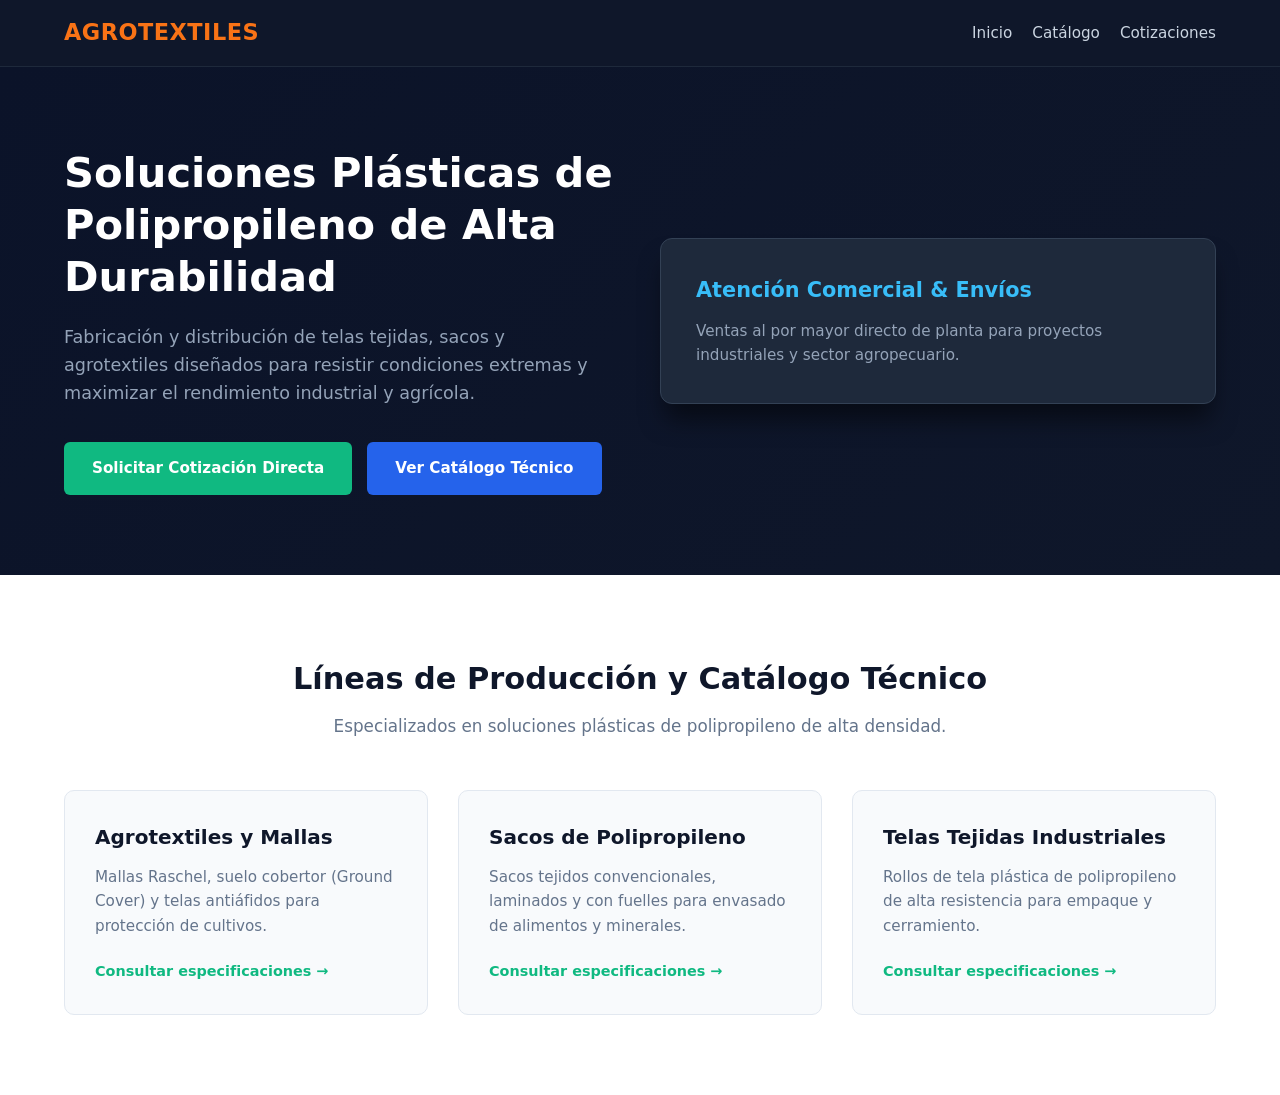
==== index.html @ 07cc541d "Update index.html" ====
<!DOCTYPE html>
<html lang="es">
<head>
    <meta charset="UTF-8">
    <meta name="viewport" content="width=device-width, initial-scale=1.0">
    <title>AGROTEXTILES - Soluciones Plásticas de Polipropileno</title>
    <style>
        /* RESET & BASE */
        * {
            margin: 0;
            padding: 0;
            box-sizing: border-box;
            font-family: 'Segoe UI', system-ui, -apple-system, sans-serif;
        }

        body {
            background-color: #f8fafc;
            color: #334155;
            line-height: 1.6;
        }

        /* HEADER / NAVEGACIÓN */
        .top-header {
            background-color: #0f172a;
            border-bottom: 1px solid #1e293b;
            padding: 15px 5%;
            display: flex;
            justify-content: space-between;
            align-items: center;
            position: sticky;
            top: 0;
            z-index: 100;
        }

        .logo {
            font-size: 1.4rem;
            font-weight: 800;
            color: #f97316; /* Naranja corporativo */
            text-decoration: none;
            letter-spacing: 0.5px;
        }

        .nav-links {
            display: flex;
            gap: 20px;
            list-style: none;
        }

        .nav-links a {
            color: #cbd5e1;
            text-decoration: none;
            font-weight: 500;
            font-size: 0.95rem;
            transition: color 0.2s;
        }

        .nav-links a:hover {
            color: #10b981;
        }

        /* HERO SECTION (Vista previa oscura en Vercel) */
        .hero {
            background: linear-gradient(135deg, #0b1329 0%, #0f172a 100%);
            color: #ffffff;
            padding: 80px 5%;
            display: grid;
            grid-template-columns: 1fr 1fr;
            gap: 40px;
            align-items: center;
            min-height: 500px;
        }

        .hero-content h1 {
            font-size: 2.6rem;
            font-weight: 800;
            line-height: 1.25;
            margin-bottom: 20px;
            color: #ffffff;
        }

        .hero-content p {
            color: #94a3b8;
            font-size: 1.1rem;
            margin-bottom: 35px;
            max-width: 540px;
        }

        .hero-buttons {
            display: flex;
            gap: 15px;
            flex-wrap: wrap;
        }

        .btn-green {
            background-color: #10b981; /* Verde esmeralda */
            color: #ffffff;
            padding: 14px 28px;
            border-radius: 6px;
            text-decoration: none;
            font-weight: 700;
            font-size: 0.95rem;
            transition: background-color 0.2s;
            border: none;
            display: inline-block;
        }

        .btn-green:hover {
            background-color: #059669;
        }

        .btn-blue {
            background-color: #2563eb; /* Azul corporativo */
            color: #ffffff;
            padding: 14px 28px;
            border-radius: 6px;
            text-decoration: none;
            font-weight: 700;
            font-size: 0.95rem;
            transition: background-color 0.2s;
            border: none;
            display: inline-block;
        }

        .btn-blue:hover {
            background-color: #1d4ed8;
        }

        .hero-card {
            background-color: #1e293b;
            border: 1px solid #334155;
            border-radius: 12px;
            padding: 35px;
            box-shadow: 0 20px 25px -5px rgba(0, 0, 0, 0.5);
        }

        .hero-card h3 {
            color: #38bdf8;
            font-size: 1.3rem;
            margin-bottom: 12px;
        }

        .hero-card p {
            color: #94a3b8;
            font-size: 0.95rem;
        }

        /* SECCIÓN LÍNEAS DE PRODUCCIÓN */
        .section-production {
            padding: 80px 5%;
            text-align: center;
            background-color: #ffffff;
        }

        .section-title {
            font-size: 1.9rem;
            font-weight: 800;
            color: #0f172a;
            margin-bottom: 10px;
        }

        .section-subtitle {
            color: #64748b;
            font-size: 1.05rem;
            margin-bottom: 50px;
        }

        .grid-3 {
            display: grid;
            grid-template-columns: repeat(auto-fit, minmax(300px, 1fr));
            gap: 30px;
        }

        .card-box {
            background-color: #f8fafc;
            border: 1px solid #e2e8f0;
            border-radius: 10px;
            padding: 30px;
            text-align: left;
            transition: transform 0.2s, box-shadow 0.2s;
        }

        .card-box:hover {
            transform: translateY(-5px);
            box-shadow: 0 10px 20px rgba(0, 0, 0, 0.05);
        }

        .card-box h3 {
            font-size: 1.25rem;
            color: #0f172a;
            margin-bottom: 12px;
        }

        .card-box p {
            color: #64748b;
            font-size: 0.95rem;
            margin-bottom: 20px;
        }

        .card-box a {
            color: #10b981;
            text-decoration: none;
            font-weight: 700;
            font-size: 0.9rem;
        }

        /* RESPONSIVE */
        @media (max-width: 900px) {
            .hero {
                grid-template-columns: 1fr;
                padding: 50px 5%;
            }
            .nav-links {
                display: none;
            }
        }
    </style>
</head>
<body>

    <header class="top-header">
        <a href="index.html" class="logo">AGROTEXTILES</a>
        <ul class="nav-links">
            <li><a href="index.html">Inicio</a></li>
            <li><a href="#catalogo">Catálogo</a></li>
            <li><a href="gracias.html">Cotizaciones</a></li>
        </ul>
    </header>

    <section class="hero">
        <div class="hero-content">
            <h1>Soluciones Plásticas de Polipropileno de Alta Durabilidad</h1>
            <p>
                Fabricación y distribución de telas tejidas, sacos y agrotextiles diseñados para resistir condiciones extremas y maximizar el rendimiento industrial y agrícola.
            </p>
            <div class="hero-buttons">
                <a href="gracias.html" class="btn-green">Solicitar Cotización Directa</a>
                <a href="#catalogo" class="btn-blue">Ver Catálogo Técnico</a>
            </div>
        </div>

        <div class="hero-card">
            <h3>Atención Comercial & Envíos</h3>
            <p>Ventas al por mayor directo de planta para proyectos industriales y sector agropecuario.</p>
        </div>
    </section>

    <section id="catalogo" class="section-production">
        <h2 class="section-title">Líneas de Producción y Catálogo Técnico</h2>
        <p class="section-subtitle">Especializados en soluciones plásticas de polipropileno de alta densidad.</p>

        <div class="grid-3">
            <div class="card-box">
                <h3>Agrotextiles y Mallas</h3>
                <p>Mallas Raschel, suelo cobertor (Ground Cover) y telas antiáfidos para protección de cultivos.</p>
                <a href="gracias.html">Consultar especificaciones →</a>
            </div>

            <div class="card-box">
                <h3>Sacos de Polipropileno</h3>
                <p>Sacos tejidos convencionales, laminados y con fuelles para envasado de alimentos y minerales.</p>
                <a href="gracias.html">Consultar especificaciones →</a>
            </div>

            <div class="card-box">
                <h3>Telas Tejidas Industriales</h3>
                <p>Rollos de tela plástica de polipropileno de alta resistencia para empaque y cerramiento.</p>
                <a href="gracias.html">Consultar especificaciones →</a>
            </div>
        </div>
    </section>

</body>
</html>
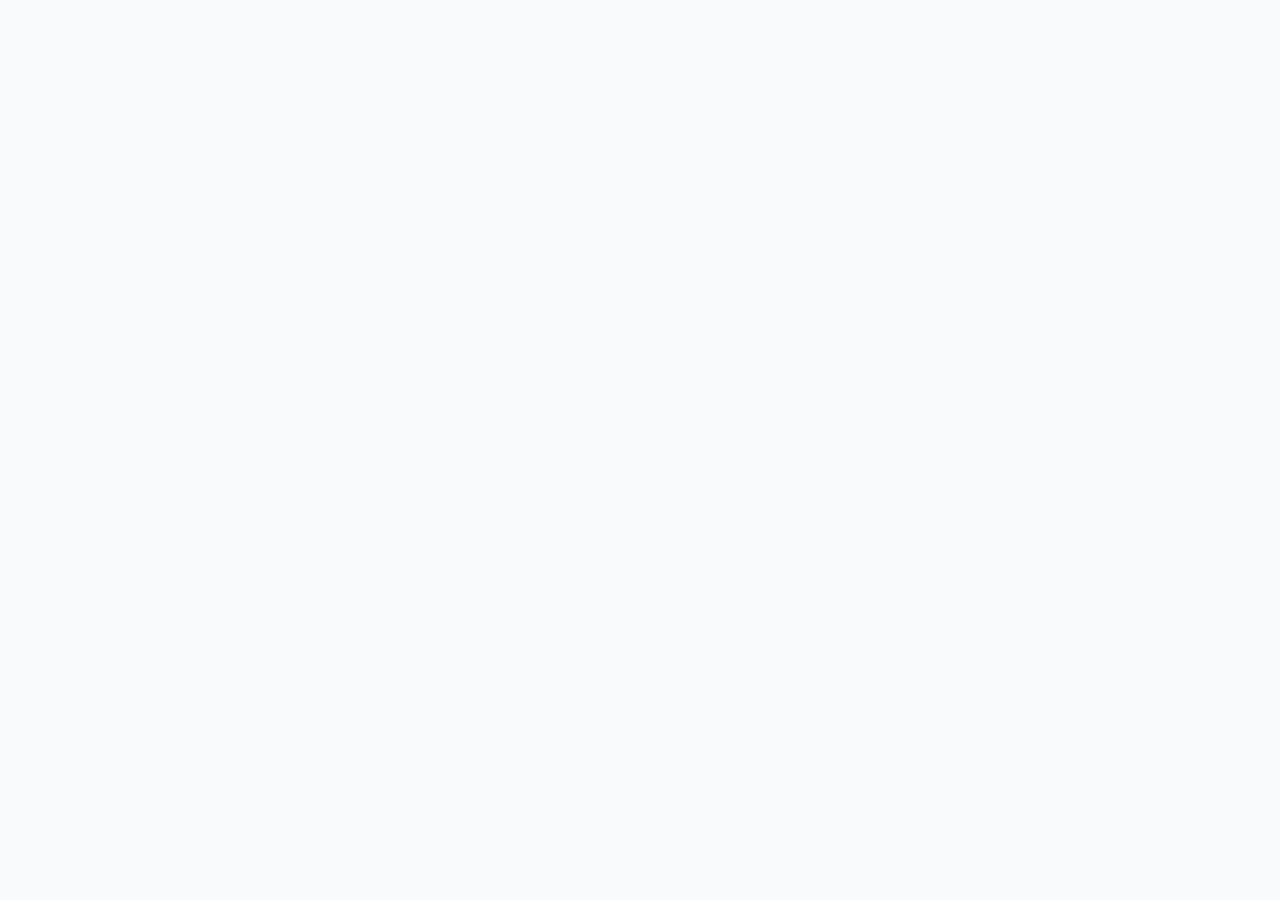
==== commit 6793a28c: "Update index.html" ====
--- a/index.html
+++ b/index.html
@@ -58,7 +58,7 @@
             color: #10b981;
         }
 
-        /* HERO SECTION (Vista previa oscura en Vercel) */
+        /* HERO SECTION */
         .hero {
             background: linear-gradient(135deg, #0b1329 0%, #0f172a 100%);
             color: #ffffff;
@@ -67,11 +67,11 @@
             grid-template-columns: 1fr 1fr;
             gap: 40px;
             align-items: center;
-            min-height: 500px;
+            min-height: 480px;
         }
 
         .hero-content h1 {
-            font-size: 2.6rem;
+            font-size: 2.5rem;
             font-weight: 800;
             line-height: 1.25;
             margin-bottom: 20px;
@@ -92,7 +92,7 @@
         }
 
         .btn-green {
-            background-color: #10b981; /* Verde esmeralda */
+            background-color: #10b981;
             color: #ffffff;
             padding: 14px 28px;
             border-radius: 6px;
@@ -109,7 +109,7 @@
         }
 
         .btn-blue {
-            background-color: #2563eb; /* Azul corporativo */
+            background-color: #2563eb;
             color: #ffffff;
             padding: 14px 28px;
             border-radius: 6px;
@@ -146,7 +146,7 @@
 
         /* SECCIÓN LÍNEAS DE PRODUCCIÓN */
         .section-production {
-            padding: 80px 5%;
+            padding: 70px 5%;
             text-align: center;
             background-color: #ffffff;
         }
@@ -161,13 +161,13 @@
         .section-subtitle {
             color: #64748b;
             font-size: 1.05rem;
-            margin-bottom: 50px;
+            margin-bottom: 45px;
         }
 
         .grid-3 {
             display: grid;
-            grid-template-columns: repeat(auto-fit, minmax(300px, 1fr));
-            gap: 30px;
+            grid-template-columns: repeat(auto-fit, minmax(280px, 1fr));
+            gap: 25px;
         }
 
         .card-box {
@@ -185,7 +185,7 @@
         }
 
         .card-box h3 {
-            font-size: 1.25rem;
+            font-size: 1.2rem;
             color: #0f172a;
             margin-bottom: 12px;
         }
@@ -203,71 +203,5 @@
             font-size: 0.9rem;
         }
 
-        /* RESPONSIVE */
-        @media (max-width: 900px) {
-            .hero {
-                grid-template-columns: 1fr;
-                padding: 50px 5%;
-            }
-            .nav-links {
-                display: none;
-            }
-        }
-    </style>
-</head>
-<body>
-
-    <header class="top-header">
-        <a href="index.html" class="logo">AGROTEXTILES</a>
-        <ul class="nav-links">
-            <li><a href="index.html">Inicio</a></li>
-            <li><a href="#catalogo">Catálogo</a></li>
-            <li><a href="gracias.html">Cotizaciones</a></li>
-        </ul>
-    </header>
-
-    <section class="hero">
-        <div class="hero-content">
-            <h1>Soluciones Plásticas de Polipropileno de Alta Durabilidad</h1>
-            <p>
-                Fabricación y distribución de telas tejidas, sacos y agrotextiles diseñados para resistir condiciones extremas y maximizar el rendimiento industrial y agrícola.
-            </p>
-            <div class="hero-buttons">
-                <a href="gracias.html" class="btn-green">Solicitar Cotización Directa</a>
-                <a href="#catalogo" class="btn-blue">Ver Catálogo Técnico</a>
-            </div>
-        </div>
-
-        <div class="hero-card">
-            <h3>Atención Comercial & Envíos</h3>
-            <p>Ventas al por mayor directo de planta para proyectos industriales y sector agropecuario.</p>
-        </div>
-    </section>
-
-    <section id="catalogo" class="section-production">
-        <h2 class="section-title">Líneas de Producción y Catálogo Técnico</h2>
-        <p class="section-subtitle">Especializados en soluciones plásticas de polipropileno de alta densidad.</p>
-
-        <div class="grid-3">
-            <div class="card-box">
-                <h3>Agrotextiles y Mallas</h3>
-                <p>Mallas Raschel, suelo cobertor (Ground Cover) y telas antiáfidos para protección de cultivos.</p>
-                <a href="gracias.html">Consultar especificaciones →</a>
-            </div>
-
-            <div class="card-box">
-                <h3>Sacos de Polipropileno</h3>
-                <p>Sacos tejidos convencionales, laminados y con fuelles para envasado de alimentos y minerales.</p>
-                <a href="gracias.html">Consultar especificaciones →</a>
-            </div>
-
-            <div class="card-box">
-                <h3>Telas Tejidas Industriales</h3>
-                <p>Rollos de tela plástica de polipropileno de alta resistencia para empaque y cerramiento.</p>
-                <a href="gracias.html">Consultar especificaciones →</a>
-            </div>
-        </div>
-    </section>
-
-</body>
-</html>
+        /* NUEVA SECCIÓN: SOLUCIONES PLÁSTICAS PARA LA INDUSTRIA Y EL CAMPO */
+        .solutions
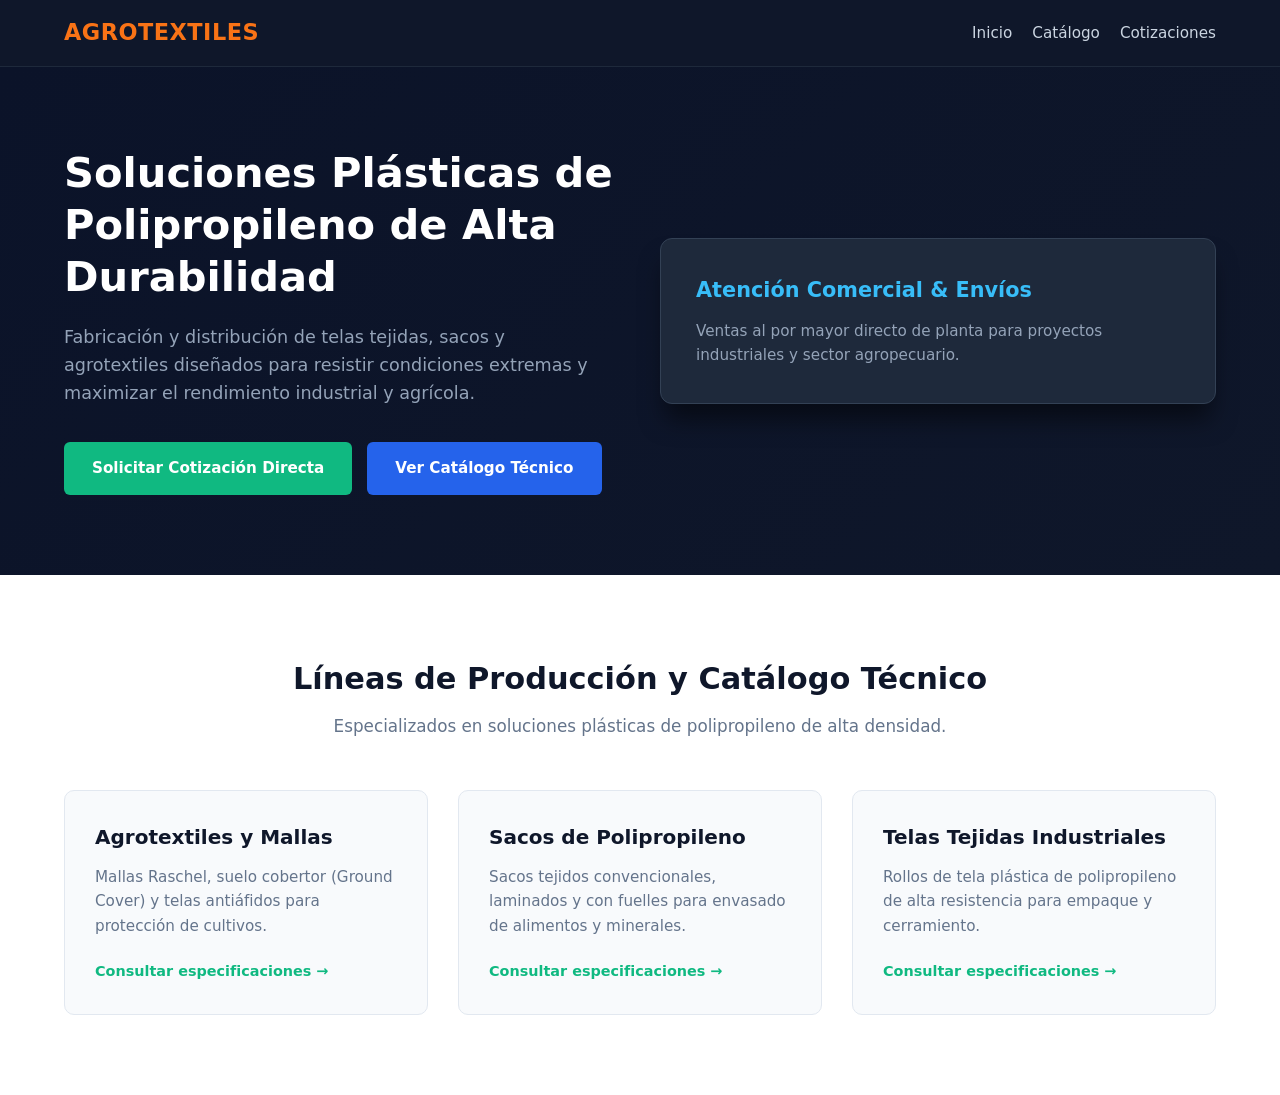
==== commit fe48f97d: "Update index.html" ====
--- a/index.html
+++ b/index.html
@@ -58,7 +58,7 @@
             color: #10b981;
         }
 
-        /* HERO SECTION */
+        /* HERO SECTION (Vista previa oscura en Vercel) */
         .hero {
             background: linear-gradient(135deg, #0b1329 0%, #0f172a 100%);
             color: #ffffff;
@@ -67,11 +67,11 @@
             grid-template-columns: 1fr 1fr;
             gap: 40px;
             align-items: center;
-            min-height: 480px;
+            min-height: 500px;
         }
 
         .hero-content h1 {
-            font-size: 2.5rem;
+            font-size: 2.6rem;
             font-weight: 800;
             line-height: 1.25;
             margin-bottom: 20px;
@@ -92,7 +92,7 @@
         }
 
         .btn-green {
-            background-color: #10b981;
+            background-color: #10b981; /* Verde esmeralda */
             color: #ffffff;
             padding: 14px 28px;
             border-radius: 6px;
@@ -109,7 +109,7 @@
         }
 
         .btn-blue {
-            background-color: #2563eb;
+            background-color: #2563eb; /* Azul corporativo */
             color: #ffffff;
             padding: 14px 28px;
             border-radius: 6px;
@@ -146,7 +146,7 @@
 
         /* SECCIÓN LÍNEAS DE PRODUCCIÓN */
         .section-production {
-            padding: 70px 5%;
+            padding: 80px 5%;
             text-align: center;
             background-color: #ffffff;
         }
@@ -161,13 +161,13 @@
         .section-subtitle {
             color: #64748b;
             font-size: 1.05rem;
-            margin-bottom: 45px;
+            margin-bottom: 50px;
         }
 
         .grid-3 {
             display: grid;
-            grid-template-columns: repeat(auto-fit, minmax(280px, 1fr));
-            gap: 25px;
+            grid-template-columns: repeat(auto-fit, minmax(300px, 1fr));
+            gap: 30px;
         }
 
         .card-box {
@@ -185,7 +185,7 @@
         }
 
         .card-box h3 {
-            font-size: 1.2rem;
+            font-size: 1.25rem;
             color: #0f172a;
             margin-bottom: 12px;
         }
@@ -203,5 +203,71 @@
             font-size: 0.9rem;
         }
 
-        /* NUEVA SECCIÓN: SOLUCIONES PLÁSTICAS PARA LA INDUSTRIA Y EL CAMPO */
-        .solutions
+        /* RESPONSIVE */
+        @media (max-width: 900px) {
+            .hero {
+                grid-template-columns: 1fr;
+                padding: 50px 5%;
+            }
+            .nav-links {
+                display: none;
+            }
+        }
+    </style>
+</head>
+<body>
+
+    <header class="top-header">
+        <a href="index.html" class="logo">AGROTEXTILES</a>
+        <ul class="nav-links">
+            <li><a href="index.html">Inicio</a></li>
+            <li><a href="#catalogo">Catálogo</a></li>
+            <li><a href="gracias.html">Cotizaciones</a></li>
+        </ul>
+    </header>
+
+    <section class="hero">
+        <div class="hero-content">
+            <h1>Soluciones Plásticas de Polipropileno de Alta Durabilidad</h1>
+            <p>
+                Fabricación y distribución de telas tejidas, sacos y agrotextiles diseñados para resistir condiciones extremas y maximizar el rendimiento industrial y agrícola.
+            </p>
+            <div class="hero-buttons">
+                <a href="gracias.html" class="btn-green">Solicitar Cotización Directa</a>
+                <a href="#catalogo" class="btn-blue">Ver Catálogo Técnico</a>
+            </div>
+        </div>
+
+        <div class="hero-card">
+            <h3>Atención Comercial & Envíos</h3>
+            <p>Ventas al por mayor directo de planta para proyectos industriales y sector agropecuario.</p>
+        </div>
+    </section>
+
+    <section id="catalogo" class="section-production">
+        <h2 class="section-title">Líneas de Producción y Catálogo Técnico</h2>
+        <p class="section-subtitle">Especializados en soluciones plásticas de polipropileno de alta densidad.</p>
+
+        <div class="grid-3">
+            <div class="card-box">
+                <h3>Agrotextiles y Mallas</h3>
+                <p>Mallas Raschel, suelo cobertor (Ground Cover) y telas antiáfidos para protección de cultivos.</p>
+                <a href="gracias.html">Consultar especificaciones →</a>
+            </div>
+
+            <div class="card-box">
+                <h3>Sacos de Polipropileno</h3>
+                <p>Sacos tejidos convencionales, laminados y con fuelles para envasado de alimentos y minerales.</p>
+                <a href="gracias.html">Consultar especificaciones →</a>
+            </div>
+
+            <div class="card-box">
+                <h3>Telas Tejidas Industriales</h3>
+                <p>Rollos de tela plástica de polipropileno de alta resistencia para empaque y cerramiento.</p>
+                <a href="gracias.html">Consultar especificaciones →</a>
+            </div>
+        </div>
+    </section>
+
+</body>
+</html>
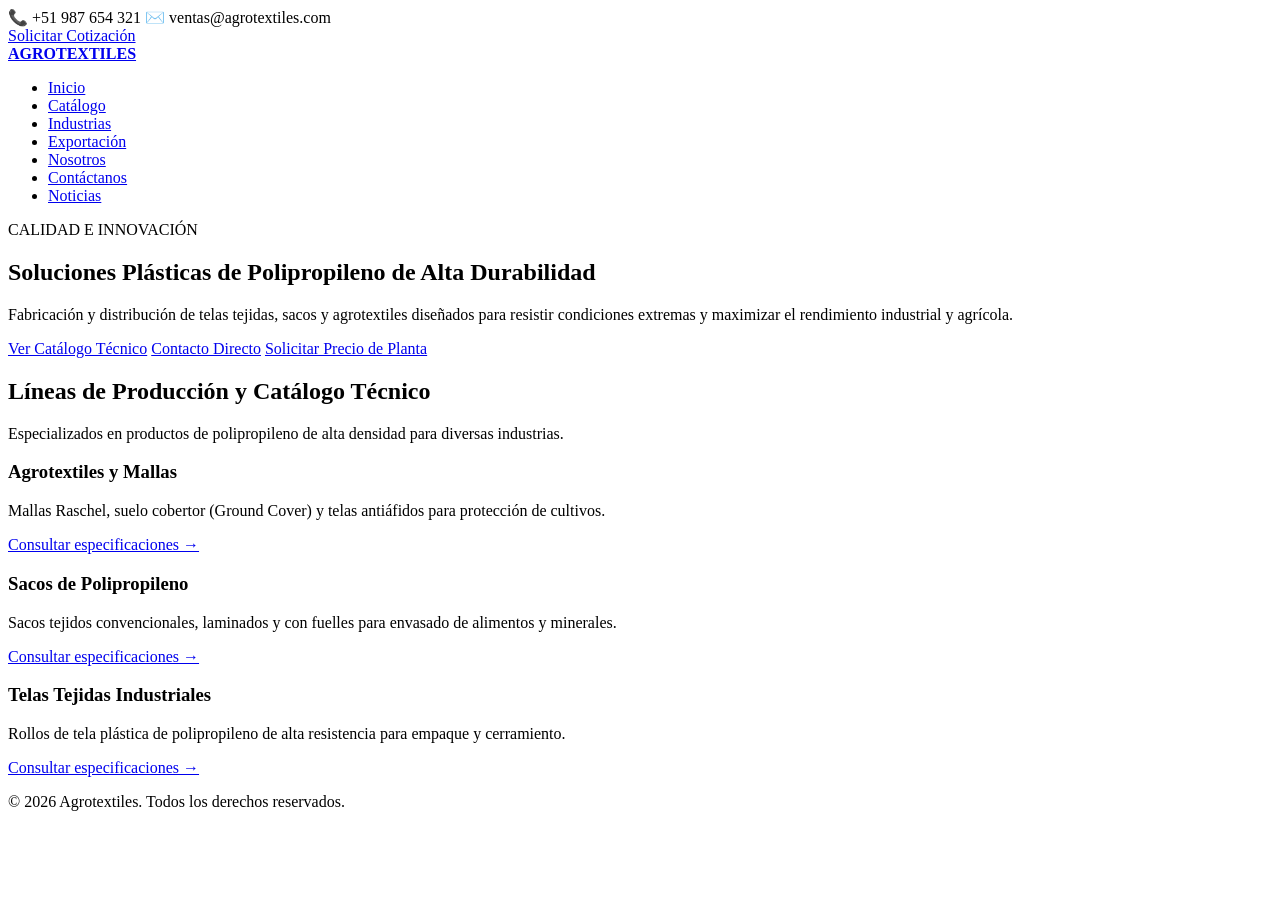
==== commit 40662287: "Update index.html" ====
--- a/index.html
+++ b/index.html
@@ -3,271 +3,94 @@
 <head>
     <meta charset="UTF-8">
     <meta name="viewport" content="width=device-width, initial-scale=1.0">
-    <title>AGROTEXTILES - Soluciones Plásticas de Polipropileno</title>
-    <style>
-        /* RESET & BASE */
-        * {
-            margin: 0;
-            padding: 0;
-            box-sizing: border-box;
-            font-family: 'Segoe UI', system-ui, -apple-system, sans-serif;
-        }
-
-        body {
-            background-color: #f8fafc;
-            color: #334155;
-            line-height: 1.6;
-        }
-
-        /* HEADER / NAVEGACIÓN */
-        .top-header {
-            background-color: #0f172a;
-            border-bottom: 1px solid #1e293b;
-            padding: 15px 5%;
-            display: flex;
-            justify-content: space-between;
-            align-items: center;
-            position: sticky;
-            top: 0;
-            z-index: 100;
-        }
-
-        .logo {
-            font-size: 1.4rem;
-            font-weight: 800;
-            color: #f97316; /* Naranja corporativo */
-            text-decoration: none;
-            letter-spacing: 0.5px;
-        }
-
-        .nav-links {
-            display: flex;
-            gap: 20px;
-            list-style: none;
-        }
-
-        .nav-links a {
-            color: #cbd5e1;
-            text-decoration: none;
-            font-weight: 500;
-            font-size: 0.95rem;
-            transition: color 0.2s;
-        }
-
-        .nav-links a:hover {
-            color: #10b981;
-        }
-
-        /* HERO SECTION (Vista previa oscura en Vercel) */
-        .hero {
-            background: linear-gradient(135deg, #0b1329 0%, #0f172a 100%);
-            color: #ffffff;
-            padding: 80px 5%;
-            display: grid;
-            grid-template-columns: 1fr 1fr;
-            gap: 40px;
-            align-items: center;
-            min-height: 500px;
-        }
-
-        .hero-content h1 {
-            font-size: 2.6rem;
-            font-weight: 800;
-            line-height: 1.25;
-            margin-bottom: 20px;
-            color: #ffffff;
-        }
-
-        .hero-content p {
-            color: #94a3b8;
-            font-size: 1.1rem;
-            margin-bottom: 35px;
-            max-width: 540px;
-        }
-
-        .hero-buttons {
-            display: flex;
-            gap: 15px;
-            flex-wrap: wrap;
-        }
-
-        .btn-green {
-            background-color: #10b981; /* Verde esmeralda */
-            color: #ffffff;
-            padding: 14px 28px;
-            border-radius: 6px;
-            text-decoration: none;
-            font-weight: 700;
-            font-size: 0.95rem;
-            transition: background-color 0.2s;
-            border: none;
-            display: inline-block;
-        }
-
-        .btn-green:hover {
-            background-color: #059669;
-        }
-
-        .btn-blue {
-            background-color: #2563eb; /* Azul corporativo */
-            color: #ffffff;
-            padding: 14px 28px;
-            border-radius: 6px;
-            text-decoration: none;
-            font-weight: 700;
-            font-size: 0.95rem;
-            transition: background-color 0.2s;
-            border: none;
-            display: inline-block;
-        }
-
-        .btn-blue:hover {
-            background-color: #1d4ed8;
-        }
-
-        .hero-card {
-            background-color: #1e293b;
-            border: 1px solid #334155;
-            border-radius: 12px;
-            padding: 35px;
-            box-shadow: 0 20px 25px -5px rgba(0, 0, 0, 0.5);
-        }
-
-        .hero-card h3 {
-            color: #38bdf8;
-            font-size: 1.3rem;
-            margin-bottom: 12px;
-        }
-
-        .hero-card p {
-            color: #94a3b8;
-            font-size: 0.95rem;
-        }
-
-        /* SECCIÓN LÍNEAS DE PRODUCCIÓN */
-        .section-production {
-            padding: 80px 5%;
-            text-align: center;
-            background-color: #ffffff;
-        }
-
-        .section-title {
-            font-size: 1.9rem;
-            font-weight: 800;
-            color: #0f172a;
-            margin-bottom: 10px;
-        }
-
-        .section-subtitle {
-            color: #64748b;
-            font-size: 1.05rem;
-            margin-bottom: 50px;
-        }
-
-        .grid-3 {
-            display: grid;
-            grid-template-columns: repeat(auto-fit, minmax(300px, 1fr));
-            gap: 30px;
-        }
-
-        .card-box {
-            background-color: #f8fafc;
-            border: 1px solid #e2e8f0;
-            border-radius: 10px;
-            padding: 30px;
-            text-align: left;
-            transition: transform 0.2s, box-shadow 0.2s;
-        }
-
-        .card-box:hover {
-            transform: translateY(-5px);
-            box-shadow: 0 10px 20px rgba(0, 0, 0, 0.05);
-        }
-
-        .card-box h3 {
-            font-size: 1.25rem;
-            color: #0f172a;
-            margin-bottom: 12px;
-        }
-
-        .card-box p {
-            color: #64748b;
-            font-size: 0.95rem;
-            margin-bottom: 20px;
-        }
-
-        .card-box a {
-            color: #10b981;
-            text-decoration: none;
-            font-weight: 700;
-            font-size: 0.9rem;
-        }
-
-        /* RESPONSIVE */
-        @media (max-width: 900px) {
-            .hero {
-                grid-template-columns: 1fr;
-                padding: 50px 5%;
-            }
-            .nav-links {
-                display: none;
-            }
-        }
-    </style>
+    <title>Web Comercial Agrotextiles - Soluciones Plásticas</title>
+    <link rel="stylesheet" href="style.css">
 </head>
 <body>
 
-    <header class="top-header">
-        <a href="index.html" class="logo">AGROTEXTILES</a>
-        <ul class="nav-links">
-            <li><a href="index.html">Inicio</a></li>
-            <li><a href="#catalogo">Catálogo</a></li>
-            <li><a href="gracias.html">Cotizaciones</a></li>
-        </ul>
+    <div class="top-bar">
+        <div class="container top-bar-content">
+            <div class="contact-info">
+                <span>📞 +51 987 654 321</span>
+                <span>✉️ ventas@agrotextiles.com</span>
+            </div>
+            <div class="top-links">
+                <a href="#cotizar">Solicitar Cotización</a>
+            </div>
+        </div>
+    </div>
+
+    <header class="main-header">
+        <div class="container header-content">
+            <div class="logo">
+                <a href="index.html"><strong>AGROTEXTILES</strong></a>
+            </div>
+            <nav class="nav-menu">
+                <ul>
+                    <li><a href="index.html" class="active">Inicio</a></li>
+                    <li><a href="#catalogo">Catálogo</a></li>
+                    <li><a href="#industrias">Industrias</a></li>
+                    <li><a href="#exportacion">Exportación</a></li>
+                    <li><a href="#nosotros">Nosotros</a></li>
+                    <li><a href="#contacto">Contáctanos</a></li>
+                    <li><a href="#noticias">Noticias</a></li>
+                </ul>
+            </nav>
+        </div>
     </header>
 
-    <section class="hero">
-        <div class="hero-content">
-            <h1>Soluciones Plásticas de Polipropileno de Alta Durabilidad</h1>
-            <p>
-                Fabricación y distribución de telas tejidas, sacos y agrotextiles diseñados para resistir condiciones extremas y maximizar el rendimiento industrial y agrícola.
-            </p>
-            <div class="hero-buttons">
-                <a href="gracias.html" class="btn-green">Solicitar Cotización Directa</a>
-                <a href="#catalogo" class="btn-blue">Ver Catálogo Técnico</a>
-            </div>
-        </div>
-
-        <div class="hero-card">
-            <h3>Atención Comercial & Envíos</h3>
-            <p>Ventas al por mayor directo de planta para proyectos industriales y sector agropecuario.</p>
-        </div>
-    </section>
-
-    <section id="catalogo" class="section-production">
-        <h2 class="section-title">Líneas de Producción y Catálogo Técnico</h2>
-        <p class="section-subtitle">Especializados en soluciones plásticas de polipropileno de alta densidad.</p>
-
-        <div class="grid-3">
-            <div class="card-box">
-                <h3>Agrotextiles y Mallas</h3>
-                <p>Mallas Raschel, suelo cobertor (Ground Cover) y telas antiáfidos para protección de cultivos.</p>
-                <a href="gracias.html">Consultar especificaciones →</a>
-            </div>
-
-            <div class="card-box">
-                <h3>Sacos de Polipropileno</h3>
-                <p>Sacos tejidos convencionales, laminados y con fuelles para envasado de alimentos y minerales.</p>
-                <a href="gracias.html">Consultar especificaciones →</a>
-            </div>
-
-            <div class="card-box">
-                <h3>Telas Tejidas Industriales</h3>
-                <p>Rollos de tela plástica de polipropileno de alta resistencia para empaque y cerramiento.</p>
-                <a href="gracias.html">Consultar especificaciones →</a>
+    <section class="hero-section">
+        <div class="container hero-content">
+            <div class="hero-text">
+                <p class="subtitle">CALIDAD E INNOVACIÓN</p>
+                <h1>Soluciones Plásticas de Polipropileno de Alta Durabilidad</h1>
+                <p class="description">
+                    Fabricación y distribución de telas tejidas, sacos y agrotextiles diseñados para resistir condiciones extremas y maximizar el rendimiento industrial y agrícola.
+                </p>
+                
+                <div class="hero-buttons">
+                    <a href="#catalogo" class="btn btn-primary">Ver Catálogo Técnico</a>
+                    <a href="#contacto" class="btn btn-outline">Contacto Directo</a>
+                    <a href="gracias.html" class="btn btn-accent">Solicitar Precio de Planta</a>
+                </div>
             </div>
         </div>
     </section>
 
+    <section id="catalogo" class="services-section">
+        <div class="container">
+            <div class="section-title">
+                <h2>Líneas de Producción y Catálogo Técnico</h2>
+                <p>Especializados en productos de polipropileno de alta densidad para diversas industrias.</p>
+            </div>
+
+            <div class="grid-cards">
+                <div class="card">
+                    <h3>Agrotextiles y Mallas</h3>
+                    <p>Mallas Raschel, suelo cobertor (Ground Cover) y telas antiáfidos para protección de cultivos.</p>
+                    <a href="#contacto" class="card-link">Consultar especificaciones →</a>
+                </div>
+
+                <div class="card">
+                    <h3>Sacos de Polipropileno</h3>
+                    <p>Sacos tejidos convencionales, laminados y con fuelles para envasado de alimentos y minerales.</p>
+                    <a href="#contacto" class="card-link">Consultar especificaciones →</a>
+                </div>
+
+                <div class="card">
+                    <h3>Telas Tejidas Industriales</h3>
+                    <p>Rollos de tela plástica de polipropileno de alta resistencia para empaque y cerramiento.</p>
+                    <a href="#contacto" class="card-link">Consultar especificaciones →</a>
+                </div>
+            </div>
+        </div>
+    </section>
+
+    <footer class="main-footer">
+        <div class="container footer-content">
+            <p>&copy; 2026 Agrotextiles. Todos los derechos reservados.</p>
+        </div>
+    </footer>
+
 </body>
 </html>
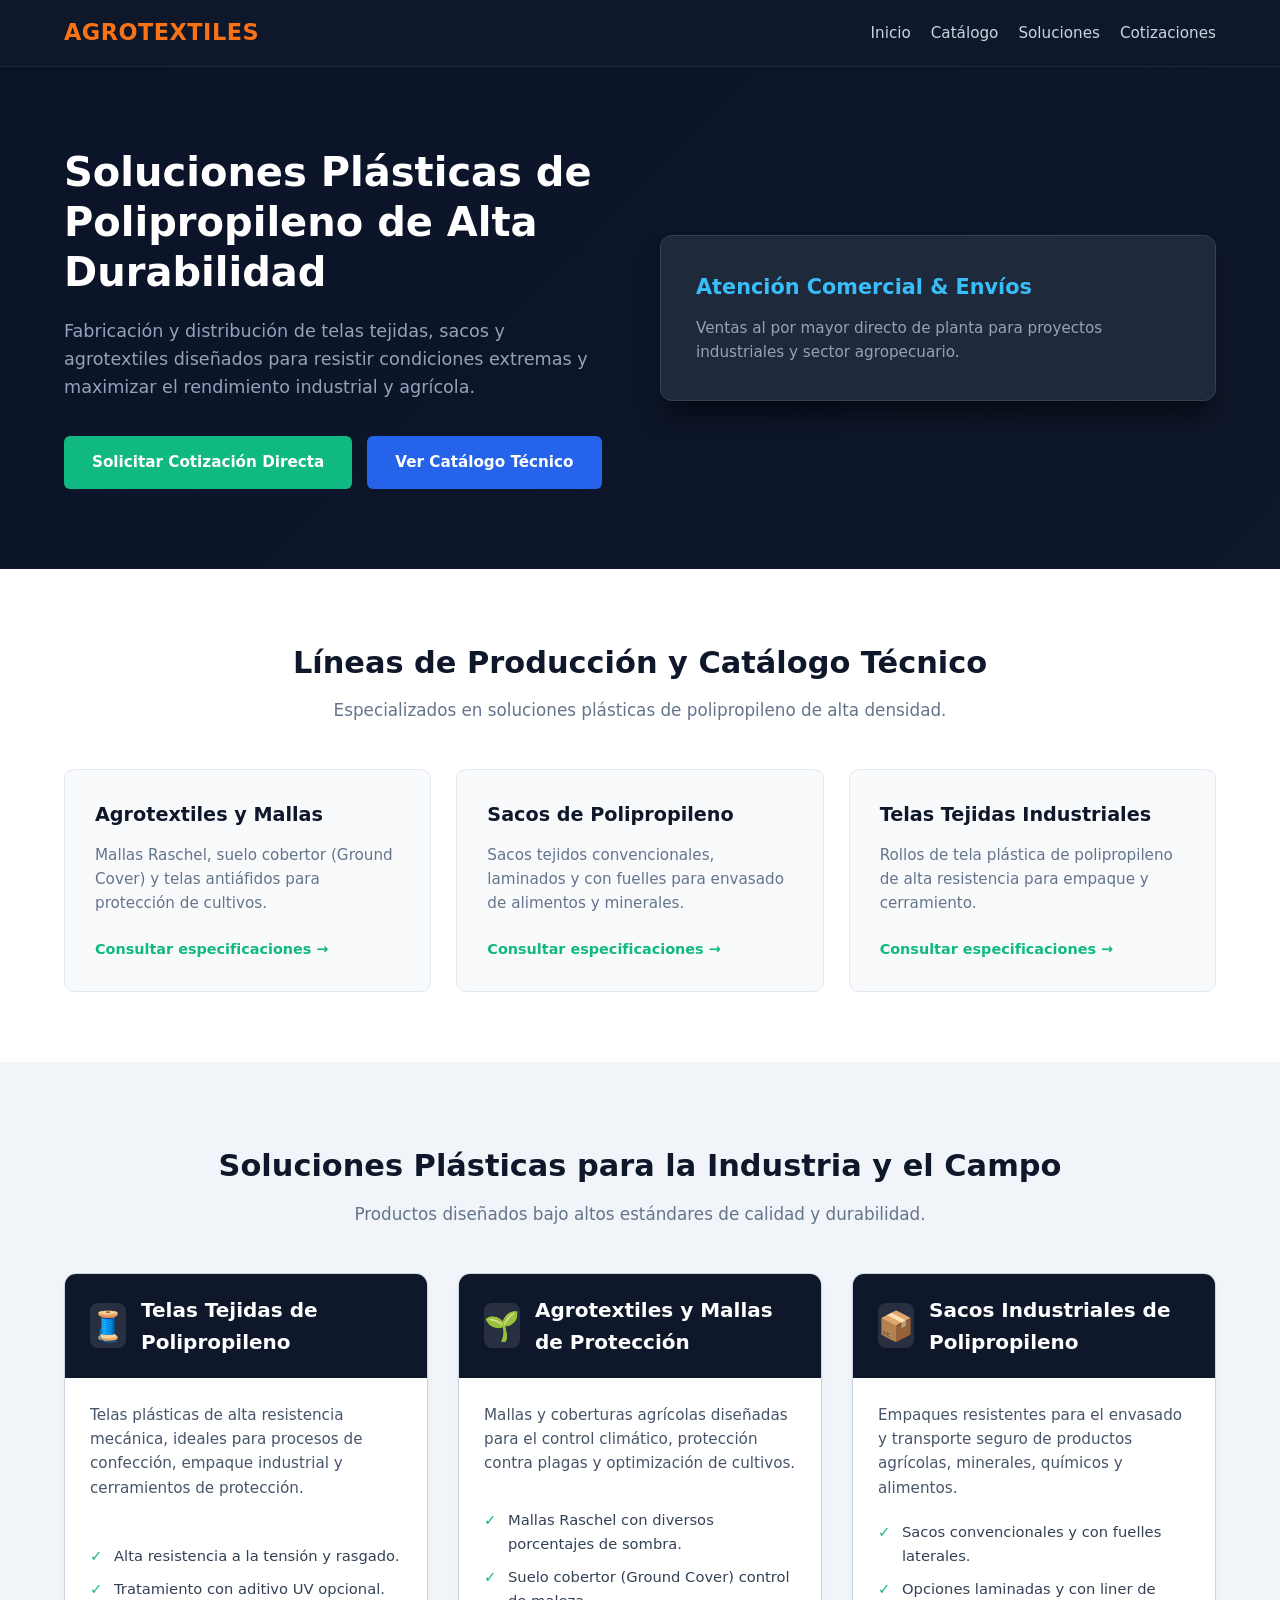
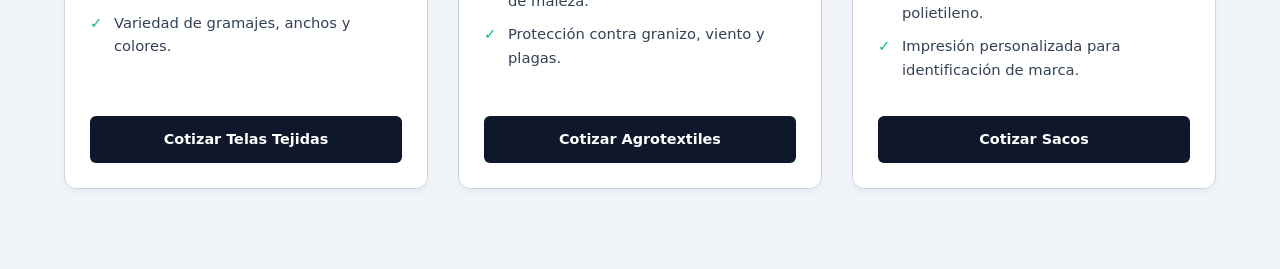
==== commit cf8e33aa: "Update index.html" ====
--- a/index.html
+++ b/index.html
@@ -3,94 +3,429 @@
 <head>
     <meta charset="UTF-8">
     <meta name="viewport" content="width=device-width, initial-scale=1.0">
-    <title>Web Comercial Agrotextiles - Soluciones Plásticas</title>
-    <link rel="stylesheet" href="style.css">
+    <title>AGROTEXTILES - Soluciones Plásticas de Polipropileno</title>
+    <style>
+        /* RESET & BASE */
+        * {
+            margin: 0;
+            padding: 0;
+            box-sizing: border-box;
+            font-family: 'Segoe UI', system-ui, -apple-system, sans-serif;
+        }
+
+        body {
+            background-color: #f8fafc;
+            color: #334155;
+            line-height: 1.6;
+        }
+
+        /* HEADER / NAVEGACIÓN */
+        .top-header {
+            background-color: #0f172a;
+            border-bottom: 1px solid #1e293b;
+            padding: 15px 5%;
+            display: flex;
+            justify-content: space-between;
+            align-items: center;
+            position: sticky;
+            top: 0;
+            z-index: 100;
+        }
+
+        .logo {
+            font-size: 1.4rem;
+            font-weight: 800;
+            color: #f97316; /* Naranja corporativo */
+            text-decoration: none;
+            letter-spacing: 0.5px;
+        }
+
+        .nav-links {
+            display: flex;
+            gap: 20px;
+            list-style: none;
+        }
+
+        .nav-links a {
+            color: #cbd5e1;
+            text-decoration: none;
+            font-weight: 500;
+            font-size: 0.95rem;
+            transition: color 0.2s;
+        }
+
+        .nav-links a:hover {
+            color: #10b981;
+        }
+
+        /* HERO SECTION */
+        .hero {
+            background: linear-gradient(135deg, #0b1329 0%, #0f172a 100%);
+            color: #ffffff;
+            padding: 80px 5%;
+            display: grid;
+            grid-template-columns: 1fr 1fr;
+            gap: 40px;
+            align-items: center;
+            min-height: 480px;
+        }
+
+        .hero-content h1 {
+            font-size: 2.5rem;
+            font-weight: 800;
+            line-height: 1.25;
+            margin-bottom: 20px;
+            color: #ffffff;
+        }
+
+        .hero-content p {
+            color: #94a3b8;
+            font-size: 1.1rem;
+            margin-bottom: 35px;
+            max-width: 540px;
+        }
+
+        .hero-buttons {
+            display: flex;
+            gap: 15px;
+            flex-wrap: wrap;
+        }
+
+        .btn-green {
+            background-color: #10b981;
+            color: #ffffff;
+            padding: 14px 28px;
+            border-radius: 6px;
+            text-decoration: none;
+            font-weight: 700;
+            font-size: 0.95rem;
+            transition: background-color 0.2s;
+            border: none;
+            display: inline-block;
+        }
+
+        .btn-green:hover {
+            background-color: #059669;
+        }
+
+        .btn-blue {
+            background-color: #2563eb;
+            color: #ffffff;
+            padding: 14px 28px;
+            border-radius: 6px;
+            text-decoration: none;
+            font-weight: 700;
+            font-size: 0.95rem;
+            transition: background-color 0.2s;
+            border: none;
+            display: inline-block;
+        }
+
+        .btn-blue:hover {
+            background-color: #1d4ed8;
+        }
+
+        .hero-card {
+            background-color: #1e293b;
+            border: 1px solid #334155;
+            border-radius: 12px;
+            padding: 35px;
+            box-shadow: 0 20px 25px -5px rgba(0, 0, 0, 0.5);
+        }
+
+        .hero-card h3 {
+            color: #38bdf8;
+            font-size: 1.3rem;
+            margin-bottom: 12px;
+        }
+
+        .hero-card p {
+            color: #94a3b8;
+            font-size: 0.95rem;
+        }
+
+        /* SECCIÓN LÍNEAS DE PRODUCCIÓN */
+        .section-production {
+            padding: 70px 5%;
+            text-align: center;
+            background-color: #ffffff;
+        }
+
+        .section-title {
+            font-size: 1.9rem;
+            font-weight: 800;
+            color: #0f172a;
+            margin-bottom: 10px;
+        }
+
+        .section-subtitle {
+            color: #64748b;
+            font-size: 1.05rem;
+            margin-bottom: 45px;
+        }
+
+        .grid-3 {
+            display: grid;
+            grid-template-columns: repeat(auto-fit, minmax(280px, 1fr));
+            gap: 25px;
+        }
+
+        .card-box {
+            background-color: #f8fafc;
+            border: 1px solid #e2e8f0;
+            border-radius: 10px;
+            padding: 30px;
+            text-align: left;
+            transition: transform 0.2s, box-shadow 0.2s;
+        }
+
+        .card-box:hover {
+            transform: translateY(-5px);
+            box-shadow: 0 10px 20px rgba(0, 0, 0, 0.05);
+        }
+
+        .card-box h3 {
+            font-size: 1.2rem;
+            color: #0f172a;
+            margin-bottom: 12px;
+        }
+
+        .card-box p {
+            color: #64748b;
+            font-size: 0.95rem;
+            margin-bottom: 20px;
+        }
+
+        .card-box a {
+            color: #10b981;
+            text-decoration: none;
+            font-weight: 700;
+            font-size: 0.9rem;
+        }
+
+        /* NUEVA SECCIÓN: SOLUCIONES PLÁSTICAS PARA LA INDUSTRIA Y EL CAMPO */
+        .solutions-section {
+            padding: 80px 5%;
+            background-color: #f1f5f9;
+        }
+
+        .solutions-grid {
+            display: grid;
+            grid-template-columns: repeat(auto-fit, minmax(320px, 1fr));
+            gap: 30px;
+            margin-top: 40px;
+        }
+
+        .solution-card {
+            background: #ffffff;
+            border: 1px solid #cbd5e1;
+            border-radius: 12px;
+            overflow: hidden;
+            box-shadow: 0 4px 6px -1px rgba(0, 0, 0, 0.05);
+            display: flex;
+            flex-direction: column;
+        }
+
+        .solution-card-header {
+            background-color: #0f172a;
+            color: #ffffff;
+            padding: 20px 25px;
+            display: flex;
+            align-items: center;
+            gap: 15px;
+        }
+
+        .solution-icon {
+            font-size: 1.8rem;
+            background: rgba(255, 255, 255, 0.1);
+            width: 45px;
+            height: 45px;
+            border-radius: 8px;
+            display: flex;
+            align-items: center;
+            justify-content: center;
+        }
+
+        .solution-card-header h3 {
+            font-size: 1.25rem;
+            font-weight: 700;
+        }
+
+        .solution-card-body {
+            padding: 25px;
+            flex-grow: 1;
+            display: flex;
+            flex-direction: column;
+            justify-content: space-between;
+        }
+
+        .solution-card-body p {
+            color: #475569;
+            font-size: 0.95rem;
+            margin-bottom: 20px;
+        }
+
+        .solution-list {
+            list-style: none;
+            margin-bottom: 25px;
+        }
+
+        .solution-list li {
+            position: relative;
+            padding-left: 24px;
+            margin-bottom: 10px;
+            color: #334155;
+            font-size: 0.92rem;
+        }
+
+        .solution-list li::before {
+            content: "✓";
+            position: absolute;
+            left: 0;
+            color: #10b981;
+            font-weight: bold;
+        }
+
+        .btn-card {
+            background-color: #0f172a;
+            color: #ffffff;
+            text-align: center;
+            padding: 12px;
+            border-radius: 6px;
+            text-decoration: none;
+            font-weight: 600;
+            font-size: 0.9rem;
+            transition: background-color 0.2s;
+            display: block;
+        }
+
+        .btn-card:hover {
+            background-color: #1e293b;
+        }
+
+        /* RESPONSIVE */
+        @media (max-width: 900px) {
+            .hero {
+                grid-template-columns: 1fr;
+                padding: 50px 5%;
+            }
+            .nav-links {
+                display: none;
+            }
+        }
+    </style>
 </head>
 <body>
 
-    <div class="top-bar">
-        <div class="container top-bar-content">
-            <div class="contact-info">
-                <span>📞 +51 987 654 321</span>
-                <span>✉️ ventas@agrotextiles.com</span>
-            </div>
-            <div class="top-links">
-                <a href="#cotizar">Solicitar Cotización</a>
+    <header class="top-header">
+        <a href="index.html" class="logo">AGROTEXTILES</a>
+        <ul class="nav-links">
+            <li><a href="index.html">Inicio</a></li>
+            <li><a href="#catalogo">Catálogo</a></li>
+            <li><a href="#soluciones">Soluciones</a></li>
+            <li><a href="gracias.html">Cotizaciones</a></li>
+        </ul>
+    </header>
+
+    <section class="hero">
+        <div class="hero-content">
+            <h1>Soluciones Plásticas de Polipropileno de Alta Durabilidad</h1>
+            <p>
+                Fabricación y distribución de telas tejidas, sacos y agrotextiles diseñados para resistir condiciones extremas y maximizar el rendimiento industrial y agrícola.
+            </p>
+            <div class="hero-buttons">
+                <a href="gracias.html" class="btn-green">Solicitar Cotización Directa</a>
+                <a href="#catalogo" class="btn-blue">Ver Catálogo Técnico</a>
             </div>
         </div>
-    </div>
-
-    <header class="main-header">
-        <div class="container header-content">
-            <div class="logo">
-                <a href="index.html"><strong>AGROTEXTILES</strong></a>
-            </div>
-            <nav class="nav-menu">
-                <ul>
-                    <li><a href="index.html" class="active">Inicio</a></li>
-                    <li><a href="#catalogo">Catálogo</a></li>
-                    <li><a href="#industrias">Industrias</a></li>
-                    <li><a href="#exportacion">Exportación</a></li>
-                    <li><a href="#nosotros">Nosotros</a></li>
-                    <li><a href="#contacto">Contáctanos</a></li>
-                    <li><a href="#noticias">Noticias</a></li>
-                </ul>
-            </nav>
-        </div>
-    </header>
-
-    <section class="hero-section">
-        <div class="container hero-content">
-            <div class="hero-text">
-                <p class="subtitle">CALIDAD E INNOVACIÓN</p>
-                <h1>Soluciones Plásticas de Polipropileno de Alta Durabilidad</h1>
-                <p class="description">
-                    Fabricación y distribución de telas tejidas, sacos y agrotextiles diseñados para resistir condiciones extremas y maximizar el rendimiento industrial y agrícola.
-                </p>
-                
-                <div class="hero-buttons">
-                    <a href="#catalogo" class="btn btn-primary">Ver Catálogo Técnico</a>
-                    <a href="#contacto" class="btn btn-outline">Contacto Directo</a>
-                    <a href="gracias.html" class="btn btn-accent">Solicitar Precio de Planta</a>
-                </div>
-            </div>
+
+        <div class="hero-card">
+            <h3>Atención Comercial & Envíos</h3>
+            <p>Ventas al por mayor directo de planta para proyectos industriales y sector agropecuario.</p>
         </div>
     </section>
 
-    <section id="catalogo" class="services-section">
-        <div class="container">
-            <div class="section-title">
-                <h2>Líneas de Producción y Catálogo Técnico</h2>
-                <p>Especializados en productos de polipropileno de alta densidad para diversas industrias.</p>
-            </div>
-
-            <div class="grid-cards">
-                <div class="card">
-                    <h3>Agrotextiles y Mallas</h3>
-                    <p>Mallas Raschel, suelo cobertor (Ground Cover) y telas antiáfidos para protección de cultivos.</p>
-                    <a href="#contacto" class="card-link">Consultar especificaciones →</a>
-                </div>
-
-                <div class="card">
-                    <h3>Sacos de Polipropileno</h3>
-                    <p>Sacos tejidos convencionales, laminados y con fuelles para envasado de alimentos y minerales.</p>
-                    <a href="#contacto" class="card-link">Consultar especificaciones →</a>
-                </div>
-
-                <div class="card">
-                    <h3>Telas Tejidas Industriales</h3>
-                    <p>Rollos de tela plástica de polipropileno de alta resistencia para empaque y cerramiento.</p>
-                    <a href="#contacto" class="card-link">Consultar especificaciones →</a>
-                </div>
+    <section id="catalogo" class="section-production">
+        <h2 class="section-title">Líneas de Producción y Catálogo Técnico</h2>
+        <p class="section-subtitle">Especializados en soluciones plásticas de polipropileno de alta densidad.</p>
+
+        <div class="grid-3">
+            <div class="card-box">
+                <h3>Agrotextiles y Mallas</h3>
+                <p>Mallas Raschel, suelo cobertor (Ground Cover) y telas antiáfidos para protección de cultivos.</p>
+                <a href="gracias.html">Consultar especificaciones →</a>
+            </div>
+
+            <div class="card-box">
+                <h3>Sacos de Polipropileno</h3>
+                <p>Sacos tejidos convencionales, laminados y con fuelles para envasado de alimentos y minerales.</p>
+                <a href="gracias.html">Consultar especificaciones →</a>
+            </div>
+
+            <div class="card-box">
+                <h3>Telas Tejidas Industriales</h3>
+                <p>Rollos de tela plástica de polipropileno de alta resistencia para empaque y cerramiento.</p>
+                <a href="gracias.html">Consultar especificaciones →</a>
             </div>
         </div>
     </section>
 
-    <footer class="main-footer">
-        <div class="container footer-content">
-            <p>&copy; 2026 Agrotextiles. Todos los derechos reservados.</p>
+    <section id="soluciones" class="solutions-section">
+        <div style="text-align: center;">
+            <h2 class="section-title">Soluciones Plásticas para la Industria y el Campo</h2>
+            <p class="section-subtitle">Productos diseñados bajo altos estándares de calidad y durabilidad.</p>
         </div>
-    </footer>
+
+        <div class="solutions-grid">
+            <div class="solution-card">
+                <div class="solution-card-header">
+                    <div class="solution-icon">🧵</div>
+                    <h3>Telas Tejidas de Polipropileno</h3>
+                </div>
+                <div class="solution-card-body">
+                    <p>Telas plásticas de alta resistencia mecánica, ideales para procesos de confección, empaque industrial y cerramientos de protección.</p>
+                    <ul class="solution-list">
+                        <li>Alta resistencia a la tensión y rasgado.</li>
+                        <li>Tratamiento con aditivo UV opcional.</li>
+                        <li>Variedad de gramajes, anchos y colores.</li>
+                    </ul>
+                    <a href="gracias.html" class="btn-card">Cotizar Telas Tejidas</a>
+                </div>
+            </div>
+
+            <div class="solution-card">
+                <div class="solution-card-header">
+                    <div class="solution-icon">🌱</div>
+                    <h3>Agrotextiles y Mallas de Protección</h3>
+                </div>
+                <div class="solution-card-body">
+                    <p>Mallas y coberturas agrícolas diseñadas para el control climático, protección contra plagas y optimización de cultivos.</p>
+                    <ul class="solution-list">
+                        <li>Mallas Raschel con diversos porcentajes de sombra.</li>
+                        <li>Suelo cobertor (Ground Cover) control de maleza.</li>
+                        <li>Protección contra granizo, viento y plagas.</li>
+                    </ul>
+                    <a href="gracias.html" class="btn-card">Cotizar Agrotextiles</a>
+                </div>
+            </div>
+
+            <div class="solution-card">
+                <div class="solution-card-header">
+                    <div class="solution-icon">📦</div>
+                    <h3>Sacos Industriales de Polipropileno</h3>
+                </div>
+                <div class="solution-card-body">
+                    <p>Empaques resistentes para el envasado y transporte seguro de productos agrícolas, minerales, químicos y alimentos.</p>
+                    <ul class="solution-list">
+                        <li>Sacos convencionales y con fuelles laterales.</li>
+                        <li>Opciones laminadas y con liner de polietileno.</li>
+                        <li>Impresión personalizada para identificación de marca.</li>
+                    </ul>
+                    <a href="gracias.html" class="btn-card">Cotizar Sacos</a>
+                </div>
+            </div>
+        </div>
+    </section>
 
 </body>
 </html>
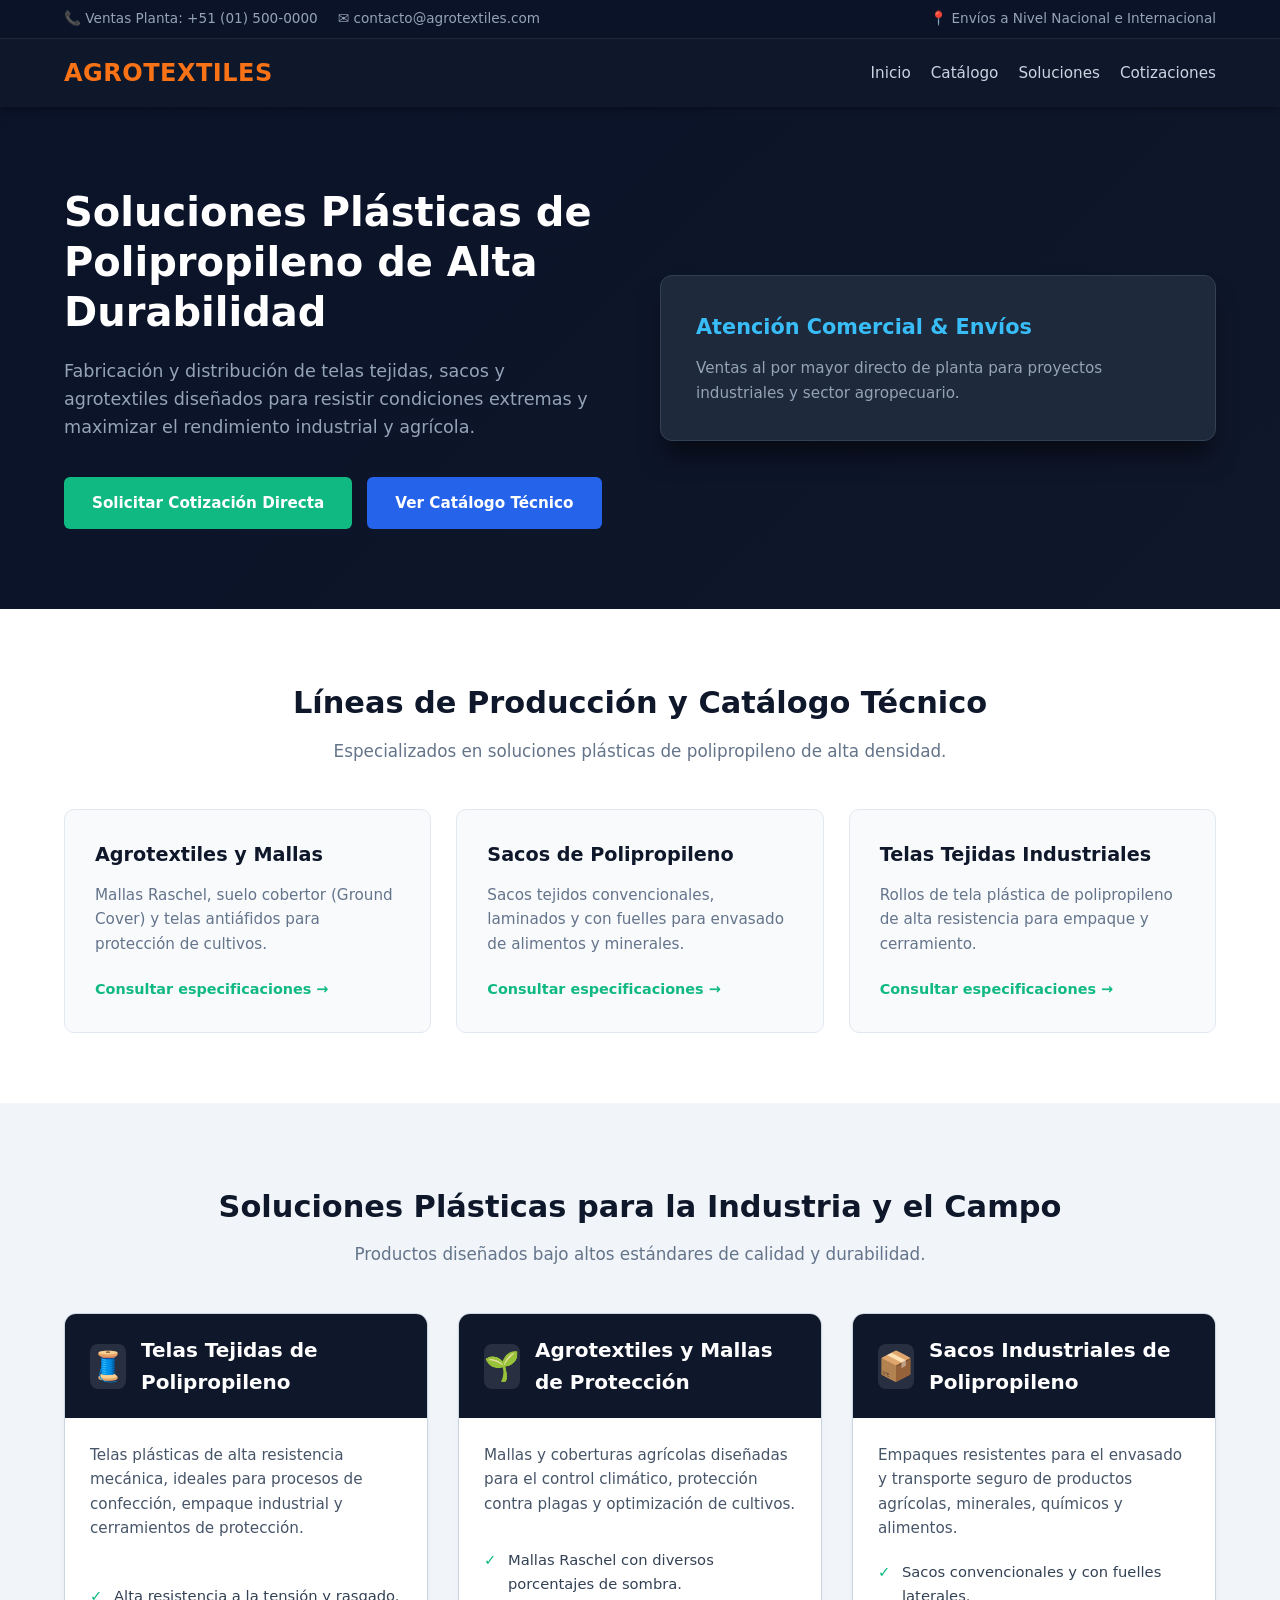
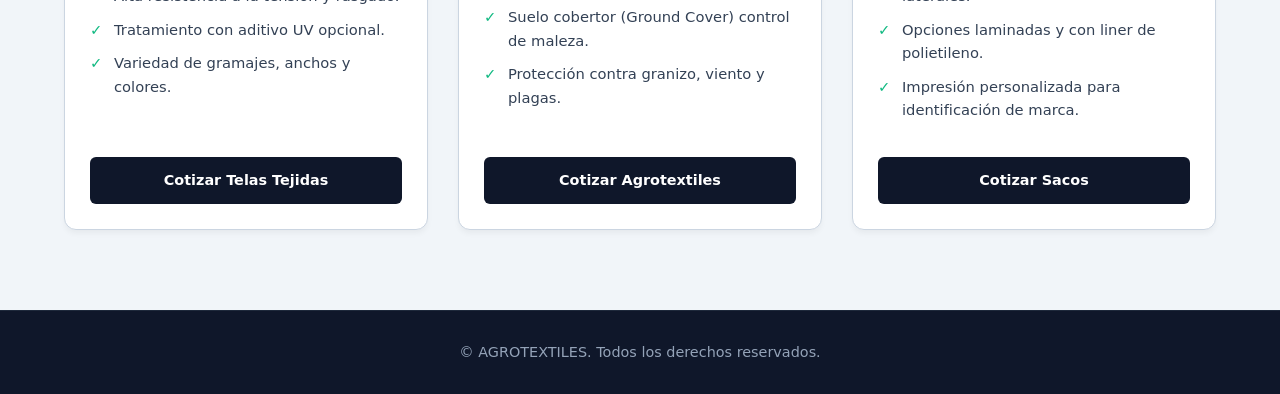
==== commit d23a0e1a: "Update index.html" ====
--- a/index.html
+++ b/index.html
@@ -5,7 +5,7 @@
     <meta name="viewport" content="width=device-width, initial-scale=1.0">
     <title>AGROTEXTILES - Soluciones Plásticas de Polipropileno</title>
     <style>
-        /* RESET & BASE */
+        /* RESET & ESTILOS BASE */
         * {
             margin: 0;
             padding: 0;
@@ -19,10 +19,32 @@
             line-height: 1.6;
         }
 
-        /* HEADER / NAVEGACIÓN */
+        /* BARRA SUPERIOR DE CONTACTO */
+        .top-bar {
+            background-color: #0b1329;
+            color: #94a3b8;
+            padding: 8px 5%;
+            font-size: 0.85rem;
+            display: flex;
+            justify-content: space-between;
+            align-items: center;
+            border-bottom: 1px solid #1e293b;
+        }
+
+        .top-bar-info {
+            display: flex;
+            gap: 20px;
+        }
+
+        .top-bar-info span {
+            display: flex;
+            align-items: center;
+            gap: 5px;
+        }
+
+        /* HEADER & NAVEGACIÓN */
         .top-header {
             background-color: #0f172a;
-            border-bottom: 1px solid #1e293b;
             padding: 15px 5%;
             display: flex;
             justify-content: space-between;
@@ -30,10 +52,11 @@
             position: sticky;
             top: 0;
             z-index: 100;
+            box-shadow: 0 4px 6px -1px rgba(0, 0, 0, 0.3);
         }
 
         .logo {
-            font-size: 1.4rem;
+            font-size: 1.5rem;
             font-weight: 800;
             color: #f97316; /* Naranja corporativo */
             text-decoration: none;
@@ -203,7 +226,7 @@
             font-size: 0.9rem;
         }
 
-        /* NUEVA SECCIÓN: SOLUCIONES PLÁSTICAS PARA LA INDUSTRIA Y EL CAMPO */
+        /* SECCIÓN SOLUCIONES PLÁSTICAS PARA LA INDUSTRIA Y EL CAMPO */
         .solutions-section {
             padding: 80px 5%;
             background-color: #f1f5f9;
@@ -301,6 +324,16 @@
 
         .btn-card:hover {
             background-color: #1e293b;
+        }
+
+        /* PIE DE PÁGINA */
+        footer {
+            background-color: #0f172a;
+            color: #94a3b8;
+            padding: 30px 5%;
+            text-align: center;
+            font-size: 0.9rem;
+            border-top: 1px solid #1e293b;
         }
 
         /* RESPONSIVE */
@@ -312,10 +345,25 @@
             .nav-links {
                 display: none;
             }
+            .top-bar {
+                flex-direction: column;
+                gap: 5px;
+                text-align: center;
+            }
         }
     </style>
 </head>
 <body>
+
+    <div class="top-bar">
+        <div class="top-bar-info">
+            <span>📞 Ventas Planta: +51 (01) 500-0000</span>
+            <span>✉️ contacto@agrotextiles.com</span>
+        </div>
+        <div>
+            <span>📍 Envíos a Nivel Nacional e Internacional</span>
+        </div>
+    </div>
 
     <header class="top-header">
         <a href="index.html" class="logo">AGROTEXTILES</a>
@@ -427,5 +475,9 @@
         </div>
     </section>
 
+    <footer>
+        <p>&copy; AGROTEXTILES. Todos los derechos reservados.</p>
+    </footer>
+
 </body>
 </html>
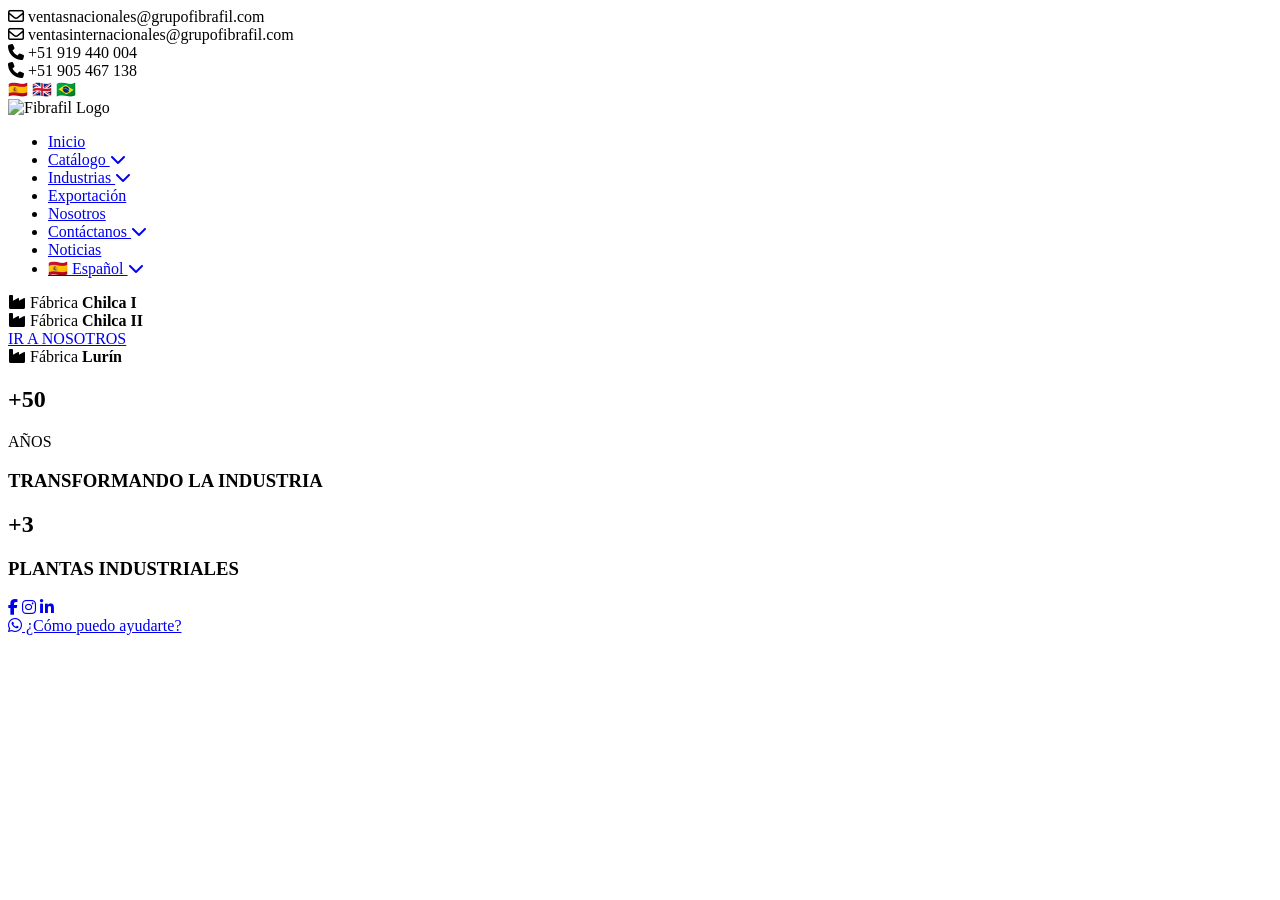
==== commit a7050e46: "Update index.html" ====
--- a/index.html
+++ b/index.html
@@ -1,483 +1,90 @@
-<!DOCTYPE html>
+<!DOCTYPE1 html>
 <html lang="es">
 <head>
-    <meta charset="UTF-8">
-    <meta name="viewport" content="width=device-width, initial-scale=1.0">
-    <title>AGROTEXTILES - Soluciones Plásticas de Polipropileno</title>
-    <style>
-        /* RESET & ESTILOS BASE */
-        * {
-            margin: 0;
-            padding: 0;
-            box-sizing: border-box;
-            font-family: 'Segoe UI', system-ui, -apple-system, sans-serif;
-        }
-
-        body {
-            background-color: #f8fafc;
-            color: #334155;
-            line-height: 1.6;
-        }
-
-        /* BARRA SUPERIOR DE CONTACTO */
-        .top-bar {
-            background-color: #0b1329;
-            color: #94a3b8;
-            padding: 8px 5%;
-            font-size: 0.85rem;
-            display: flex;
-            justify-content: space-between;
-            align-items: center;
-            border-bottom: 1px solid #1e293b;
-        }
-
-        .top-bar-info {
-            display: flex;
-            gap: 20px;
-        }
-
-        .top-bar-info span {
-            display: flex;
-            align-items: center;
-            gap: 5px;
-        }
-
-        /* HEADER & NAVEGACIÓN */
-        .top-header {
-            background-color: #0f172a;
-            padding: 15px 5%;
-            display: flex;
-            justify-content: space-between;
-            align-items: center;
-            position: sticky;
-            top: 0;
-            z-index: 100;
-            box-shadow: 0 4px 6px -1px rgba(0, 0, 0, 0.3);
-        }
-
-        .logo {
-            font-size: 1.5rem;
-            font-weight: 800;
-            color: #f97316; /* Naranja corporativo */
-            text-decoration: none;
-            letter-spacing: 0.5px;
-        }
-
-        .nav-links {
-            display: flex;
-            gap: 20px;
-            list-style: none;
-        }
-
-        .nav-links a {
-            color: #cbd5e1;
-            text-decoration: none;
-            font-weight: 500;
-            font-size: 0.95rem;
-            transition: color 0.2s;
-        }
-
-        .nav-links a:hover {
-            color: #10b981;
-        }
-
-        /* HERO SECTION */
-        .hero {
-            background: linear-gradient(135deg, #0b1329 0%, #0f172a 100%);
-            color: #ffffff;
-            padding: 80px 5%;
-            display: grid;
-            grid-template-columns: 1fr 1fr;
-            gap: 40px;
-            align-items: center;
-            min-height: 480px;
-        }
-
-        .hero-content h1 {
-            font-size: 2.5rem;
-            font-weight: 800;
-            line-height: 1.25;
-            margin-bottom: 20px;
-            color: #ffffff;
-        }
-
-        .hero-content p {
-            color: #94a3b8;
-            font-size: 1.1rem;
-            margin-bottom: 35px;
-            max-width: 540px;
-        }
-
-        .hero-buttons {
-            display: flex;
-            gap: 15px;
-            flex-wrap: wrap;
-        }
-
-        .btn-green {
-            background-color: #10b981;
-            color: #ffffff;
-            padding: 14px 28px;
-            border-radius: 6px;
-            text-decoration: none;
-            font-weight: 700;
-            font-size: 0.95rem;
-            transition: background-color 0.2s;
-            border: none;
-            display: inline-block;
-        }
-
-        .btn-green:hover {
-            background-color: #059669;
-        }
-
-        .btn-blue {
-            background-color: #2563eb;
-            color: #ffffff;
-            padding: 14px 28px;
-            border-radius: 6px;
-            text-decoration: none;
-            font-weight: 700;
-            font-size: 0.95rem;
-            transition: background-color 0.2s;
-            border: none;
-            display: inline-block;
-        }
-
-        .btn-blue:hover {
-            background-color: #1d4ed8;
-        }
-
-        .hero-card {
-            background-color: #1e293b;
-            border: 1px solid #334155;
-            border-radius: 12px;
-            padding: 35px;
-            box-shadow: 0 20px 25px -5px rgba(0, 0, 0, 0.5);
-        }
-
-        .hero-card h3 {
-            color: #38bdf8;
-            font-size: 1.3rem;
-            margin-bottom: 12px;
-        }
-
-        .hero-card p {
-            color: #94a3b8;
-            font-size: 0.95rem;
-        }
-
-        /* SECCIÓN LÍNEAS DE PRODUCCIÓN */
-        .section-production {
-            padding: 70px 5%;
-            text-align: center;
-            background-color: #ffffff;
-        }
-
-        .section-title {
-            font-size: 1.9rem;
-            font-weight: 800;
-            color: #0f172a;
-            margin-bottom: 10px;
-        }
-
-        .section-subtitle {
-            color: #64748b;
-            font-size: 1.05rem;
-            margin-bottom: 45px;
-        }
-
-        .grid-3 {
-            display: grid;
-            grid-template-columns: repeat(auto-fit, minmax(280px, 1fr));
-            gap: 25px;
-        }
-
-        .card-box {
-            background-color: #f8fafc;
-            border: 1px solid #e2e8f0;
-            border-radius: 10px;
-            padding: 30px;
-            text-align: left;
-            transition: transform 0.2s, box-shadow 0.2s;
-        }
-
-        .card-box:hover {
-            transform: translateY(-5px);
-            box-shadow: 0 10px 20px rgba(0, 0, 0, 0.05);
-        }
-
-        .card-box h3 {
-            font-size: 1.2rem;
-            color: #0f172a;
-            margin-bottom: 12px;
-        }
-
-        .card-box p {
-            color: #64748b;
-            font-size: 0.95rem;
-            margin-bottom: 20px;
-        }
-
-        .card-box a {
-            color: #10b981;
-            text-decoration: none;
-            font-weight: 700;
-            font-size: 0.9rem;
-        }
-
-        /* SECCIÓN SOLUCIONES PLÁSTICAS PARA LA INDUSTRIA Y EL CAMPO */
-        .solutions-section {
-            padding: 80px 5%;
-            background-color: #f1f5f9;
-        }
-
-        .solutions-grid {
-            display: grid;
-            grid-template-columns: repeat(auto-fit, minmax(320px, 1fr));
-            gap: 30px;
-            margin-top: 40px;
-        }
-
-        .solution-card {
-            background: #ffffff;
-            border: 1px solid #cbd5e1;
-            border-radius: 12px;
-            overflow: hidden;
-            box-shadow: 0 4px 6px -1px rgba(0, 0, 0, 0.05);
-            display: flex;
-            flex-direction: column;
-        }
-
-        .solution-card-header {
-            background-color: #0f172a;
-            color: #ffffff;
-            padding: 20px 25px;
-            display: flex;
-            align-items: center;
-            gap: 15px;
-        }
-
-        .solution-icon {
-            font-size: 1.8rem;
-            background: rgba(255, 255, 255, 0.1);
-            width: 45px;
-            height: 45px;
-            border-radius: 8px;
-            display: flex;
-            align-items: center;
-            justify-content: center;
-        }
-
-        .solution-card-header h3 {
-            font-size: 1.25rem;
-            font-weight: 700;
-        }
-
-        .solution-card-body {
-            padding: 25px;
-            flex-grow: 1;
-            display: flex;
-            flex-direction: column;
-            justify-content: space-between;
-        }
-
-        .solution-card-body p {
-            color: #475569;
-            font-size: 0.95rem;
-            margin-bottom: 20px;
-        }
-
-        .solution-list {
-            list-style: none;
-            margin-bottom: 25px;
-        }
-
-        .solution-list li {
-            position: relative;
-            padding-left: 24px;
-            margin-bottom: 10px;
-            color: #334155;
-            font-size: 0.92rem;
-        }
-
-        .solution-list li::before {
-            content: "✓";
-            position: absolute;
-            left: 0;
-            color: #10b981;
-            font-weight: bold;
-        }
-
-        .btn-card {
-            background-color: #0f172a;
-            color: #ffffff;
-            text-align: center;
-            padding: 12px;
-            border-radius: 6px;
-            text-decoration: none;
-            font-weight: 600;
-            font-size: 0.9rem;
-            transition: background-color 0.2s;
-            display: block;
-        }
-
-        .btn-card:hover {
-            background-color: #1e293b;
-        }
-
-        /* PIE DE PÁGINA */
-        footer {
-            background-color: #0f172a;
-            color: #94a3b8;
-            padding: 30px 5%;
-            text-align: center;
-            font-size: 0.9rem;
-            border-top: 1px solid #1e293b;
-        }
-
-        /* RESPONSIVE */
-        @media (max-width: 900px) {
-            .hero {
-                grid-template-columns: 1fr;
-                padding: 50px 5%;
-            }
-            .nav-links {
-                display: none;
-            }
-            .top-bar {
-                flex-direction: column;
-                gap: 5px;
-                text-align: center;
-            }
-        }
-    </style>
+  <meta charset="UTF-8">
+  <meta name="viewport" content="width=device-width, initial-scale=1.0">
+  <title>Fibrafil - Transformando la Industria</title>
+  <!-- FontAwesome para iconos -->
+  <link rel="stylesheet" href="https://cdnjs.cloudflare.com/ajax/libs/font-awesome/6.4.0/css/all.min.css">
+  <link rel="stylesheet" href="style.css">
 </head>
 <body>
 
-    <div class="top-bar">
-        <div class="top-bar-info">
-            <span>📞 Ventas Planta: +51 (01) 500-0000</span>
-            <span>✉️ contacto@agrotextiles.com</span>
-        </div>
-        <div>
-            <span>📍 Envíos a Nivel Nacional e Internacional</span>
-        </div>
+  <!-- 1. TOP BAR (Correos, Teléfonos, Idiomas) -->
+  <div class="top-bar">
+    <div class="contact-info">
+      <div><i class="fa-regular fa-envelope"></i> ventasnacionales@grupofibrafil.com</div>
+      <div><i class="fa-regular fa-envelope"></i> ventasinternacionales@grupofibrafil.com</div>
+    </div>
+    <div class="contact-info">
+      <div><i class="fa-solid fa-phone"></i> +51 919 440 004</div>
+      <div><i class="fa-solid fa-phone"></i> +51 905 467 138</div>
+    </div>
+    <div class="language-selector">
+      <span>🇪🇸</span> <span>🇬🇧</span> <span>🇧🇷</span>
+    </div>
+  </div>
+
+  <!-- 2. NAVBAR PRINCIPAL (Naranja) -->
+  <header class="main-header">
+    <div class="logo">
+      <img src="logo.png" alt="Fibrafil Logo">
+    </div>
+    <nav class="nav-menu">
+      <ul>
+        <li><a href="#" class="active">Inicio</a></li>
+        <li><a href="#">Catálogo <i class="fa-solid fa-chevron-down"></i></a></li>
+        <li><a href="#">Industrias <i class="fa-solid fa-chevron-down"></i></a></li>
+        <li><a href="#">Exportación</a></li>
+        <li><a href="#">Nosotros</a></li>
+        <li><a href="#">Contáctanos <i class="fa-solid fa-chevron-down"></i></a></li>
+        <li><a href="#">Noticias</a></li>
+        <li><a href="#">🇪🇸 Español <i class="fa-solid fa-chevron-down"></i></a></li>
+      </ul>
+    </nav>
+  </header>
+
+  <!-- 3. HERO SECTION (Banner en 3 Columnas) -->
+  <section class="hero-section">
+    <div class="hero-col col-1">
+      <div class="badge"><i class="fa-solid fa-industry"></i> Fábrica <strong>Chilca I</strong></div>
+    </div>
+    
+    <div class="hero-col col-2">
+      <div class="badge"><i class="fa-solid fa-industry"></i> Fábrica <strong>Chilca II</strong></div>
+      <a href="#" class="btn-primary">IR A NOSOTROS</a>
     </div>
 
-    <header class="top-header">
-        <a href="index.html" class="logo">AGROTEXTILES</a>
-        <ul class="nav-links">
-            <li><a href="index.html">Inicio</a></li>
-            <li><a href="#catalogo">Catálogo</a></li>
-            <li><a href="#soluciones">Soluciones</a></li>
-            <li><a href="gracias.html">Cotizaciones</a></li>
-        </ul>
-    </header>
+    <div class="hero-col col-3">
+      <div class="badge"><i class="fa-solid fa-industry"></i> Fábrica <strong>Lurín</strong></div>
+    </div>
 
-    <section class="hero">
-        <div class="hero-content">
-            <h1>Soluciones Plásticas de Polipropileno de Alta Durabilidad</h1>
-            <p>
-                Fabricación y distribución de telas tejidas, sacos y agrotextiles diseñados para resistir condiciones extremas y maximizar el rendimiento industrial y agrícola.
-            </p>
-            <div class="hero-buttons">
-                <a href="gracias.html" class="btn-green">Solicitar Cotización Directa</a>
-                <a href="#catalogo" class="btn-blue">Ver Catálogo Técnico</a>
-            </div>
-        </div>
+    <!-- Overlay de datos destacados -->
+    <div class="hero-stats">
+      <div class="stat-circle">
+        <h2>+50</h2>
+        <span>AÑOS</span>
+      </div>
+      <h3>TRANSFORMANDO <span>LA INDUSTRIA</span></h3>
 
-        <div class="hero-card">
-            <h3>Atención Comercial & Envíos</h3>
-            <p>Ventas al por mayor directo de planta para proyectos industriales y sector agropecuario.</p>
-        </div>
-    </section>
+      <div class="stat-circle">
+        <h2>+3</h2>
+      </div>
+      <h3>PLANTAS <span>INDUSTRIALES</span></h3>
+    </div>
+  </section>
 
-    <section id="catalogo" class="section-production">
-        <h2 class="section-title">Líneas de Producción y Catálogo Técnico</h2>
-        <p class="section-subtitle">Especializados en soluciones plásticas de polipropileno de alta densidad.</p>
+  <!-- Redes Sociales Flotantes Derecha -->
+  <div class="social-sidebar">
+    <a href="#" class="facebook"><i class="fa-brands fa-facebook-f"></i></a>
+    <a href="#" class="instagram"><i class="fa-brands fa-instagram"></i></a>
+    <a href="#" class="linkedin"><i class="fa-brands fa-linkedin-in"></i></a>
+  </div>
 
-        <div class="grid-3">
-            <div class="card-box">
-                <h3>Agrotextiles y Mallas</h3>
-                <p>Mallas Raschel, suelo cobertor (Ground Cover) y telas antiáfidos para protección de cultivos.</p>
-                <a href="gracias.html">Consultar especificaciones →</a>
-            </div>
-
-            <div class="card-box">
-                <h3>Sacos de Polipropileno</h3>
-                <p>Sacos tejidos convencionales, laminados y con fuelles para envasado de alimentos y minerales.</p>
-                <a href="gracias.html">Consultar especificaciones →</a>
-            </div>
-
-            <div class="card-box">
-                <h3>Telas Tejidas Industriales</h3>
-                <p>Rollos de tela plástica de polipropileno de alta resistencia para empaque y cerramiento.</p>
-                <a href="gracias.html">Consultar especificaciones →</a>
-            </div>
-        </div>
-    </section>
-
-    <section id="soluciones" class="solutions-section">
-        <div style="text-align: center;">
-            <h2 class="section-title">Soluciones Plásticas para la Industria y el Campo</h2>
-            <p class="section-subtitle">Productos diseñados bajo altos estándares de calidad y durabilidad.</p>
-        </div>
-
-        <div class="solutions-grid">
-            <div class="solution-card">
-                <div class="solution-card-header">
-                    <div class="solution-icon">🧵</div>
-                    <h3>Telas Tejidas de Polipropileno</h3>
-                </div>
-                <div class="solution-card-body">
-                    <p>Telas plásticas de alta resistencia mecánica, ideales para procesos de confección, empaque industrial y cerramientos de protección.</p>
-                    <ul class="solution-list">
-                        <li>Alta resistencia a la tensión y rasgado.</li>
-                        <li>Tratamiento con aditivo UV opcional.</li>
-                        <li>Variedad de gramajes, anchos y colores.</li>
-                    </ul>
-                    <a href="gracias.html" class="btn-card">Cotizar Telas Tejidas</a>
-                </div>
-            </div>
-
-            <div class="solution-card">
-                <div class="solution-card-header">
-                    <div class="solution-icon">🌱</div>
-                    <h3>Agrotextiles y Mallas de Protección</h3>
-                </div>
-                <div class="solution-card-body">
-                    <p>Mallas y coberturas agrícolas diseñadas para el control climático, protección contra plagas y optimización de cultivos.</p>
-                    <ul class="solution-list">
-                        <li>Mallas Raschel con diversos porcentajes de sombra.</li>
-                        <li>Suelo cobertor (Ground Cover) control de maleza.</li>
-                        <li>Protección contra granizo, viento y plagas.</li>
-                    </ul>
-                    <a href="gracias.html" class="btn-card">Cotizar Agrotextiles</a>
-                </div>
-            </div>
-
-            <div class="solution-card">
-                <div class="solution-card-header">
-                    <div class="solution-icon">📦</div>
-                    <h3>Sacos Industriales de Polipropileno</h3>
-                </div>
-                <div class="solution-card-body">
-                    <p>Empaques resistentes para el envasado y transporte seguro de productos agrícolas, minerales, químicos y alimentos.</p>
-                    <ul class="solution-list">
-                        <li>Sacos convencionales y con fuelles laterales.</li>
-                        <li>Opciones laminadas y con liner de polietileno.</li>
-                        <li>Impresión personalizada para identificación de marca.</li>
-                    </ul>
-                    <a href="gracias.html" class="btn-card">Cotizar Sacos</a>
-                </div>
-            </div>
-        </div>
-    </section>
-
-    <footer>
-        <p>&copy; AGROTEXTILES. Todos los derechos reservados.</p>
-    </footer>
+  <!-- Botón WhatsApp Flotante -->
+  <a href="https://wa.me/51919440004" class="whatsapp-btn" target="_blank">
+    <i class="fa-brands fa-whatsapp"></i> ¿Cómo puedo ayudarte?
+  </a>
 
 </body>
 </html>
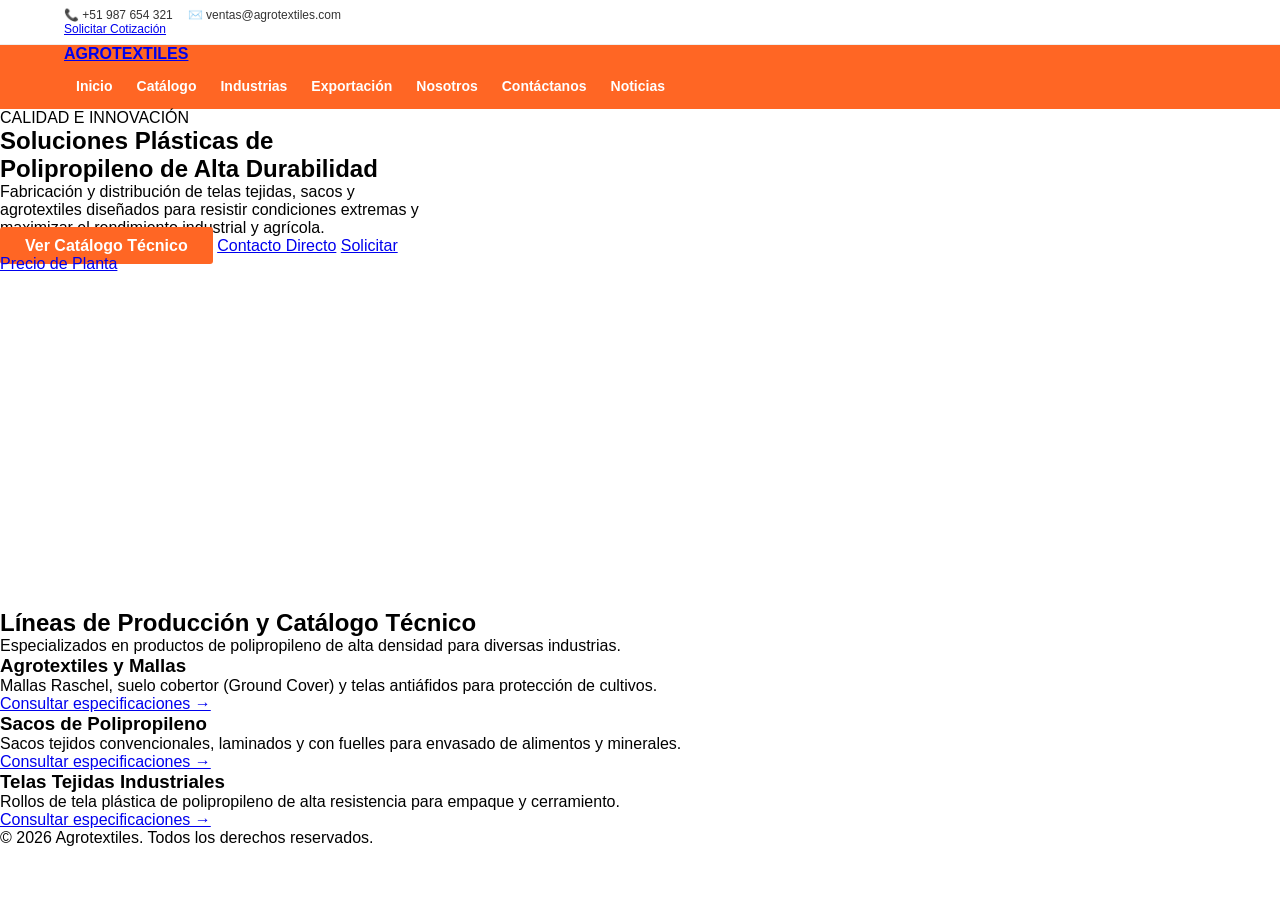
==== commit 8504e579: "Update index.html" ====
--- a/index.html
+++ b/index.html
@@ -1,90 +1,96 @@
-<!DOCTYPE1 html>
+<!DOCTYPE html>
 <html lang="es">
 <head>
-  <meta charset="UTF-8">
-  <meta name="viewport" content="width=device-width, initial-scale=1.0">
-  <title>Fibrafil - Transformando la Industria</title>
-  <!-- FontAwesome para iconos -->
-  <link rel="stylesheet" href="https://cdnjs.cloudflare.com/ajax/libs/font-awesome/6.4.0/css/all.min.css">
-  <link rel="stylesheet" href="style.css">
+    <meta charset="UTF-8">
+    <meta name="viewport" content="width=device-width, initial-scale=1.0">
+    <title>Web Comercial Agrotextiles - Soluciones Plásticas</title>
+    <link rel="stylesheet" href="style.css">
 </head>
 <body>
 
-  <!-- 1. TOP BAR (Correos, Teléfonos, Idiomas) -->
-  <div class="top-bar">
-    <div class="contact-info">
-      <div><i class="fa-regular fa-envelope"></i> ventasnacionales@grupofibrafil.com</div>
-      <div><i class="fa-regular fa-envelope"></i> ventasinternacionales@grupofibrafil.com</div>
-    </div>
-    <div class="contact-info">
-      <div><i class="fa-solid fa-phone"></i> +51 919 440 004</div>
-      <div><i class="fa-solid fa-phone"></i> +51 905 467 138</div>
-    </div>
-    <div class="language-selector">
-      <span>🇪🇸</span> <span>🇬🇧</span> <span>🇧🇷</span>
-    </div>
-  </div>
-
-  <!-- 2. NAVBAR PRINCIPAL (Naranja) -->
-  <header class="main-header">
-    <div class="logo">
-      <img src="logo.png" alt="Fibrafil Logo">
-    </div>
-    <nav class="nav-menu">
-      <ul>
-        <li><a href="#" class="active">Inicio</a></li>
-        <li><a href="#">Catálogo <i class="fa-solid fa-chevron-down"></i></a></li>
-        <li><a href="#">Industrias <i class="fa-solid fa-chevron-down"></i></a></li>
-        <li><a href="#">Exportación</a></li>
-        <li><a href="#">Nosotros</a></li>
-        <li><a href="#">Contáctanos <i class="fa-solid fa-chevron-down"></i></a></li>
-        <li><a href="#">Noticias</a></li>
-        <li><a href="#">🇪🇸 Español <i class="fa-solid fa-chevron-down"></i></a></li>
-      </ul>
-    </nav>
-  </header>
-
-  <!-- 3. HERO SECTION (Banner en 3 Columnas) -->
-  <section class="hero-section">
-    <div class="hero-col col-1">
-      <div class="badge"><i class="fa-solid fa-industry"></i> Fábrica <strong>Chilca I</strong></div>
-    </div>
-    
-    <div class="hero-col col-2">
-      <div class="badge"><i class="fa-solid fa-industry"></i> Fábrica <strong>Chilca II</strong></div>
-      <a href="#" class="btn-primary">IR A NOSOTROS</a>
+    <div class="top-bar">
+        <div class="container top-bar-content">
+            <div class="contact-info">
+                <span>📞 +51 987 654 321</span>
+                <span>✉️ ventas@agrotextiles.com</span>
+            </div>
+            <div class="top-links">
+                <a href="#cotizar">Solicitar Cotización</a>
+            </div>
+        </div>
     </div>
 
-    <div class="hero-col col-3">
-      <div class="badge"><i class="fa-solid fa-industry"></i> Fábrica <strong>Lurín</strong></div>
-    </div>
+    <header class="main-header">
+        <div class="container header-content">
+            <div class="logo">
+                <a href="index.html"><strong>AGROTEXTILES</strong></a>
+            </div>
+            <nav class="nav-menu">
+                <ul>
+                    <li><a href="index.html" class="active">Inicio</a></li>
+                    <li><a href="#catalogo">Catálogo</a></li>
+                    <li><a href="#industrias">Industrias</a></li>
+                    <li><a href="#exportacion">Exportación</a></li>
+                    <li><a href="#nosotros">Nosotros</a></li>
+                    <li><a href="#contacto">Contáctanos</a></li>
+                    <li><a href="#noticias">Noticias</a></li>
+                </ul>
+            </nav>
+        </div>
+    </header>
 
-    <!-- Overlay de datos destacados -->
-    <div class="hero-stats">
-      <div class="stat-circle">
-        <h2>+50</h2>
-        <span>AÑOS</span>
-      </div>
-      <h3>TRANSFORMANDO <span>LA INDUSTRIA</span></h3>
+    <section class="hero-section">
+        <div class="container hero-content">
+            <div class="hero-text">
+                <p class="subtitle">CALIDAD E INNOVACIÓN</p>
+                <h1>Soluciones Plásticas de Polipropileno de Alta Durabilidad</h1>
+                <p class="description">
+                    Fabricación y distribución de telas tejidas, sacos y agrotextiles diseñados para resistir condiciones extremas y maximizar el rendimiento industrial y agrícola.
+                </p>
+                
+                <div class="hero-buttons">
+                    <a href="#catalogo" class="btn btn-primary">Ver Catálogo Técnico</a>
+                    <a href="#contacto" class="btn btn-outline">Contacto Directo</a>
+                    <a href="gracias.html" class="btn btn-accent">Solicitar Precio de Planta</a>
+                </div>
+            </div>
+        </div>
+    </section>
 
-      <div class="stat-circle">
-        <h2>+3</h2>
-      </div>
-      <h3>PLANTAS <span>INDUSTRIALES</span></h3>
-    </div>
-  </section>
+    <section id="catalogo" class="services-section">
+        <div class="container">
+            <div class="section-title">
+                <h2>Líneas de Producción y Catálogo Técnico</h2>
+                <p>Especializados en productos de polipropileno de alta densidad para diversas industrias.</p>
+            </div>
 
-  <!-- Redes Sociales Flotantes Derecha -->
-  <div class="social-sidebar">
-    <a href="#" class="facebook"><i class="fa-brands fa-facebook-f"></i></a>
-    <a href="#" class="instagram"><i class="fa-brands fa-instagram"></i></a>
-    <a href="#" class="linkedin"><i class="fa-brands fa-linkedin-in"></i></a>
-  </div>
+            <div class="grid-cards">
+                <div class="card">
+                    <h3>Agrotextiles y Mallas</h3>
+                    <p>Mallas Raschel, suelo cobertor (Ground Cover) y telas antiáfidos para protección de cultivos.</p>
+                    <a href="#contacto" class="card-link">Consultar especificaciones →</a>
+                </div>
 
-  <!-- Botón WhatsApp Flotante -->
-  <a href="https://wa.me/51919440004" class="whatsapp-btn" target="_blank">
-    <i class="fa-brands fa-whatsapp"></i> ¿Cómo puedo ayudarte?
-  </a>
+                <div class="card">
+                    <h3>Sacos de Polipropileno</h3>
+                    <p>Sacos tejidos convencionales, laminados y con fuelles para envasado de alimentos y minerales.</p>
+                    <a href="#contacto" class="card-link">Consultar especificaciones →</a>
+                </div>
+
+                <div class="card">
+                    <h3>Telas Tejidas Industriales</h3>
+                    <p>Rollos de tela plástica de polipropileno de alta resistencia para empaque y cerramiento.</p>
+                    <a href="#contacto" class="card-link">Consultar especificaciones →</a>
+                </div>
+            </div>
+        </div>
+    </section>
+
+    <footer class="main-footer">
+        <div class="container footer-content">
+            <p>&copy; 2026 Agrotextiles. Todos los derechos reservados.</p>
+        </div>
+    </footer>
 
 </body>
 </html>
--- a/style.css
+++ b/style.css
@@ -0,0 +1,128 @@
+/* Reset básico */
+* {
+  margin: 0;
+  padding: 0;
+  box-sizing: border-box;
+  font-family: 'Arial', sans-serif;
+}
+
+/* 1. Top Bar */
+.top-bar {
+  display: flex;
+  justify-content: space-between;
+  align-items: center;
+  padding: 8px 5%;
+  font-size: 12px;
+  color: #333;
+  background-color: #fff;
+  border-bottom: 1px solid #eee;
+}
+
+.top-bar .contact-info {
+  display: flex;
+  gap: 15px;
+}
+
+.top-bar i {
+  color: #ff6624;
+}
+
+/* 2. Navbar Principal */
+.main-header {
+  background-color: #ff6624;
+  display: flex;
+  justify-content: space-between;
+  align-items: center;
+  padding: 0 5%;
+}
+
+.nav-menu ul {
+  display: flex;
+  list-style: none;
+}
+
+.nav-menu a {
+  color: white;
+  text-decoration: none;
+  padding: 15px 12px;
+  display: block;
+  font-weight: bold;
+  font-size: 14px;
+}
+
+.nav-menu a:hover {
+  background-color: #e05316;
+}
+
+/* 3. Hero Section Grid (Las 3 fábricas) */
+.hero-section {
+  display: grid;
+  grid-template-columns: repeat(3, 1fr);
+  height: 500px;
+  position: relative;
+}
+
+.hero-col {
+  background-size: cover;
+  background-position: center;
+  position: relative;
+  display: flex;
+  flex-direction: column;
+  align-items: center;
+  justify-content: flex-start;
+  padding-top: 30px;
+}
+
+.col-1 { background-image: linear-gradient(rgba(0,0,0,0.3), rgba(0,0,0,0.3)), url('fabrica1.jpg'); }
+.col-2 { background-image: linear-gradient(rgba(0,0,0,0.3), rgba(0,0,0,0.3)), url('fabrica2.jpg'); }
+.col-3 { background-image: linear-gradient(rgba(0,0,0,0.3), rgba(0,0,0,0.3)), url('fabrica3.jpg'); }
+
+.badge {
+  background: rgba(255, 255, 255, 0.9);
+  padding: 8px 20px;
+  border-radius: 20px;
+  font-size: 14px;
+  color: #333;
+}
+
+.badge i { color: #ff6624; }
+
+.btn-primary {
+  margin-top: 150px;
+  background-color: #ff6624;
+  color: white;
+  padding: 10px 25px;
+  text-decoration: none;
+  font-weight: bold;
+  border-radius: 3px;
+}
+
+/* Social & WhatsApp Buttons */
+.social-sidebar {
+  position: fixed;
+  right: 0;
+  top: 40%;
+  display: flex;
+  flex-direction: column;
+}
+
+.social-sidebar a {
+  color: white;
+  background-color: #ff6624;
+  padding: 10px;
+  text-align: center;
+  border-bottom: 1px solid rgba(255,255,255,0.2);
+}
+
+.whatsapp-btn {
+  position: fixed;
+  bottom: 20px;
+  right: 20px;
+  background-color: #25d366;
+  color: white;
+  padding: 10px 20px;
+  border-radius: 25px;
+  text-decoration: none;
+  font-weight: bold;
+  box-shadow: 0px 4px 10px rgba(0,0,0,0.2);
+}
